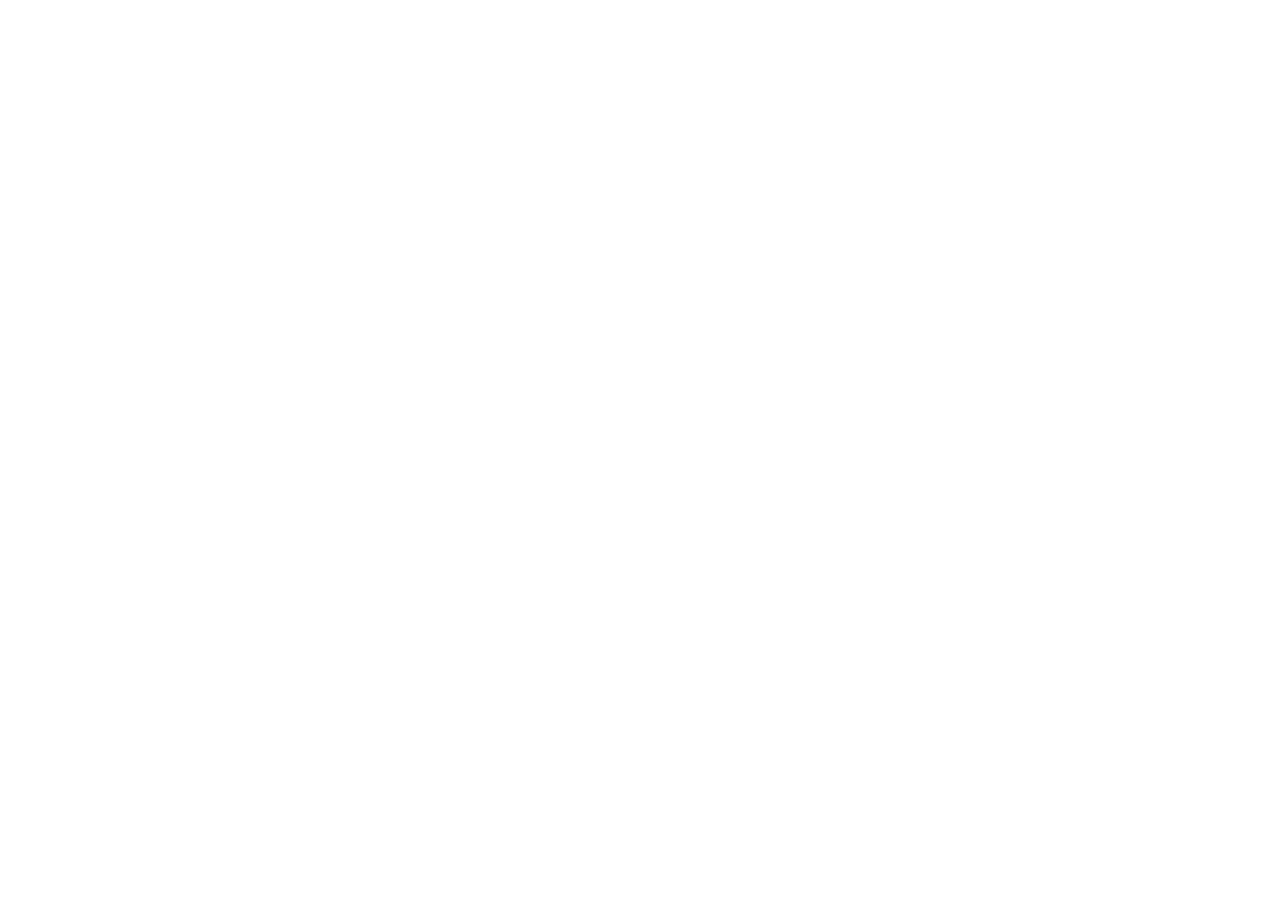
==== index.html @ d8b9402f "first commit" ====
<!DOCTYPE html>
<html lang="en">
<head>
    <meta charset="UTF-8">
    <meta name="viewport" content="width=device-width, initial-scale=1.0">
    <link rel='stylesheet' href="./srcs/2 - styles/style.css" />
    <title>HOME</title>
</head>
<body>
</body>
</html>
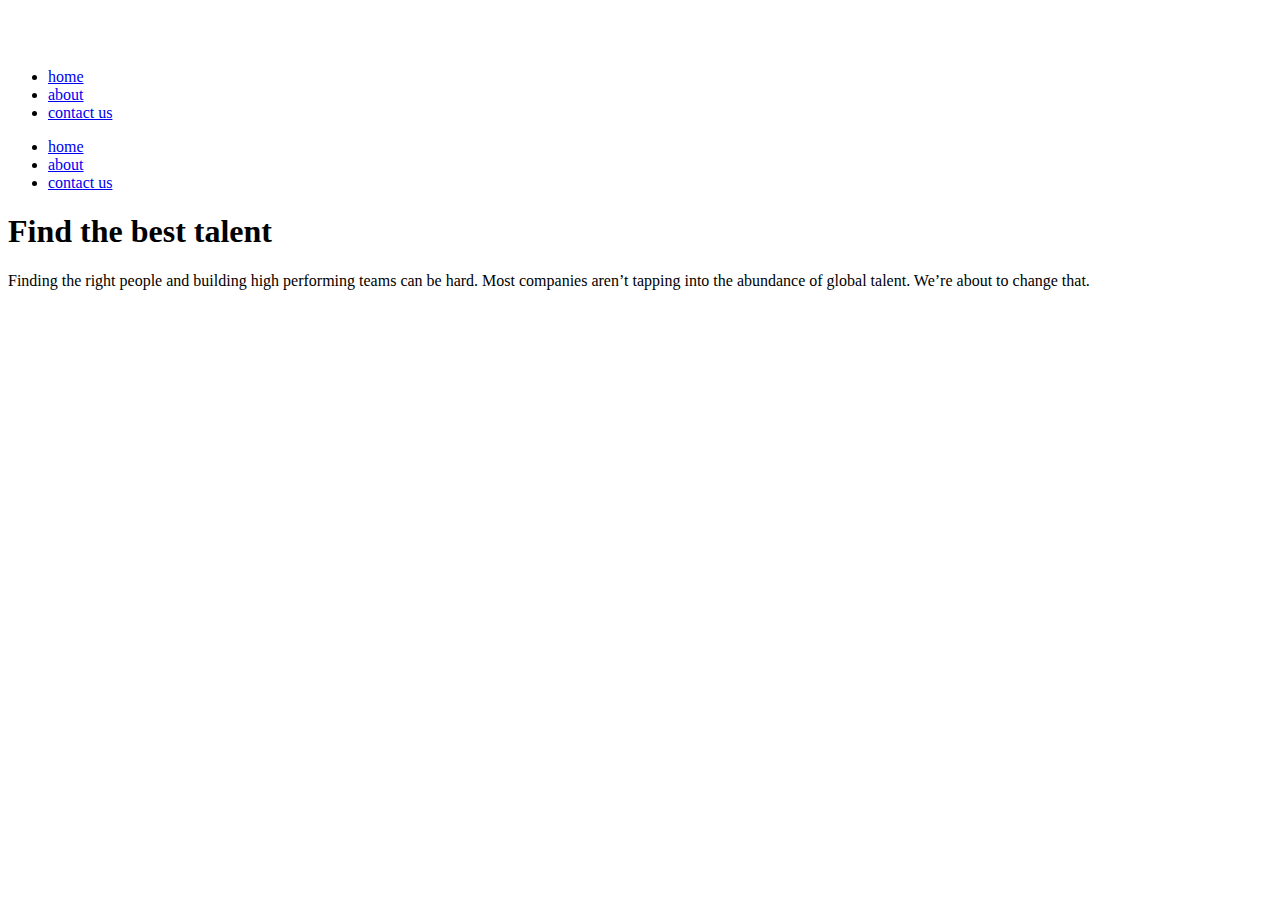
==== commit 5192bb80: "f" ====
--- a/index.html
+++ b/index.html
@@ -1,11 +1,63 @@
 <!DOCTYPE html>
 <html lang="en">
+
 <head>
     <meta charset="UTF-8">
     <meta name="viewport" content="width=device-width, initial-scale=1.0">
     <link rel='stylesheet' href="./srcs/2 - styles/style.css" />
     <title>HOME</title>
 </head>
+
 <body>
+    <header>
+        <nav>
+            <img src="./images/logo.svg" alt="logo">
+            <ul class="nav-links">
+                <li class="nav-link-item">
+                    <a class="nav-link big-font-body" href="index.html">home</a>
+                </li>
+                <li class="nav-link-item">
+                    <a class="nav-link big-font-body" href="about.html">about</a>
+                </li>
+                <li class="nav-link-item">
+                    <a class="button button-primary-light" href="contact.html">contact us</a>
+                </li>
+            </ul>
+            <div class="menu-btn">
+                <div class="menu-btn__burger"></div>
+            </div>
+            <div class="mobile-nav-block">
+                <ul class="nav-links-mobile">
+                    <li class="mobile-nav-link-item">
+                        <a class="mobile-nav-link big-font-body" href="index.html">home</a>
+                    </li>
+                    <li class="mobile-nav-link-item">
+                        <a class="mobile-nav-link big-font-body" href="about.html">about</a>
+                    </li>
+                    <li class="mobile-nav-link-item">
+                        <a class="mobile-nav-link button button-primary-light" href="contact.html">contact us</a>
+                    </li>
+                </ul>
+            </div>
+        </nav>
+    </header>
+    <main>
+        <div class="main-container">
+            <div class="hero hero-home">
+                <div class="hero-wrap-outer">
+                    <h1 class="big-header white">Find the best <span class="light-coral">talent</span></h1>
+                    <div class="hero-desc">
+                        <p class="big-font-body white">Finding the right people and building high performing teams can
+                            be
+                            hard. Most companies aren’t tapping into the abundance of global talent. We’re about to
+                            change
+                            that.</p>
+                    </div>
+                </div>
+            </div>
+        </div>
+    </main>
+    <script src="./srcs/1 - Scripts/app.js"></script>
 </body>
+
 </html>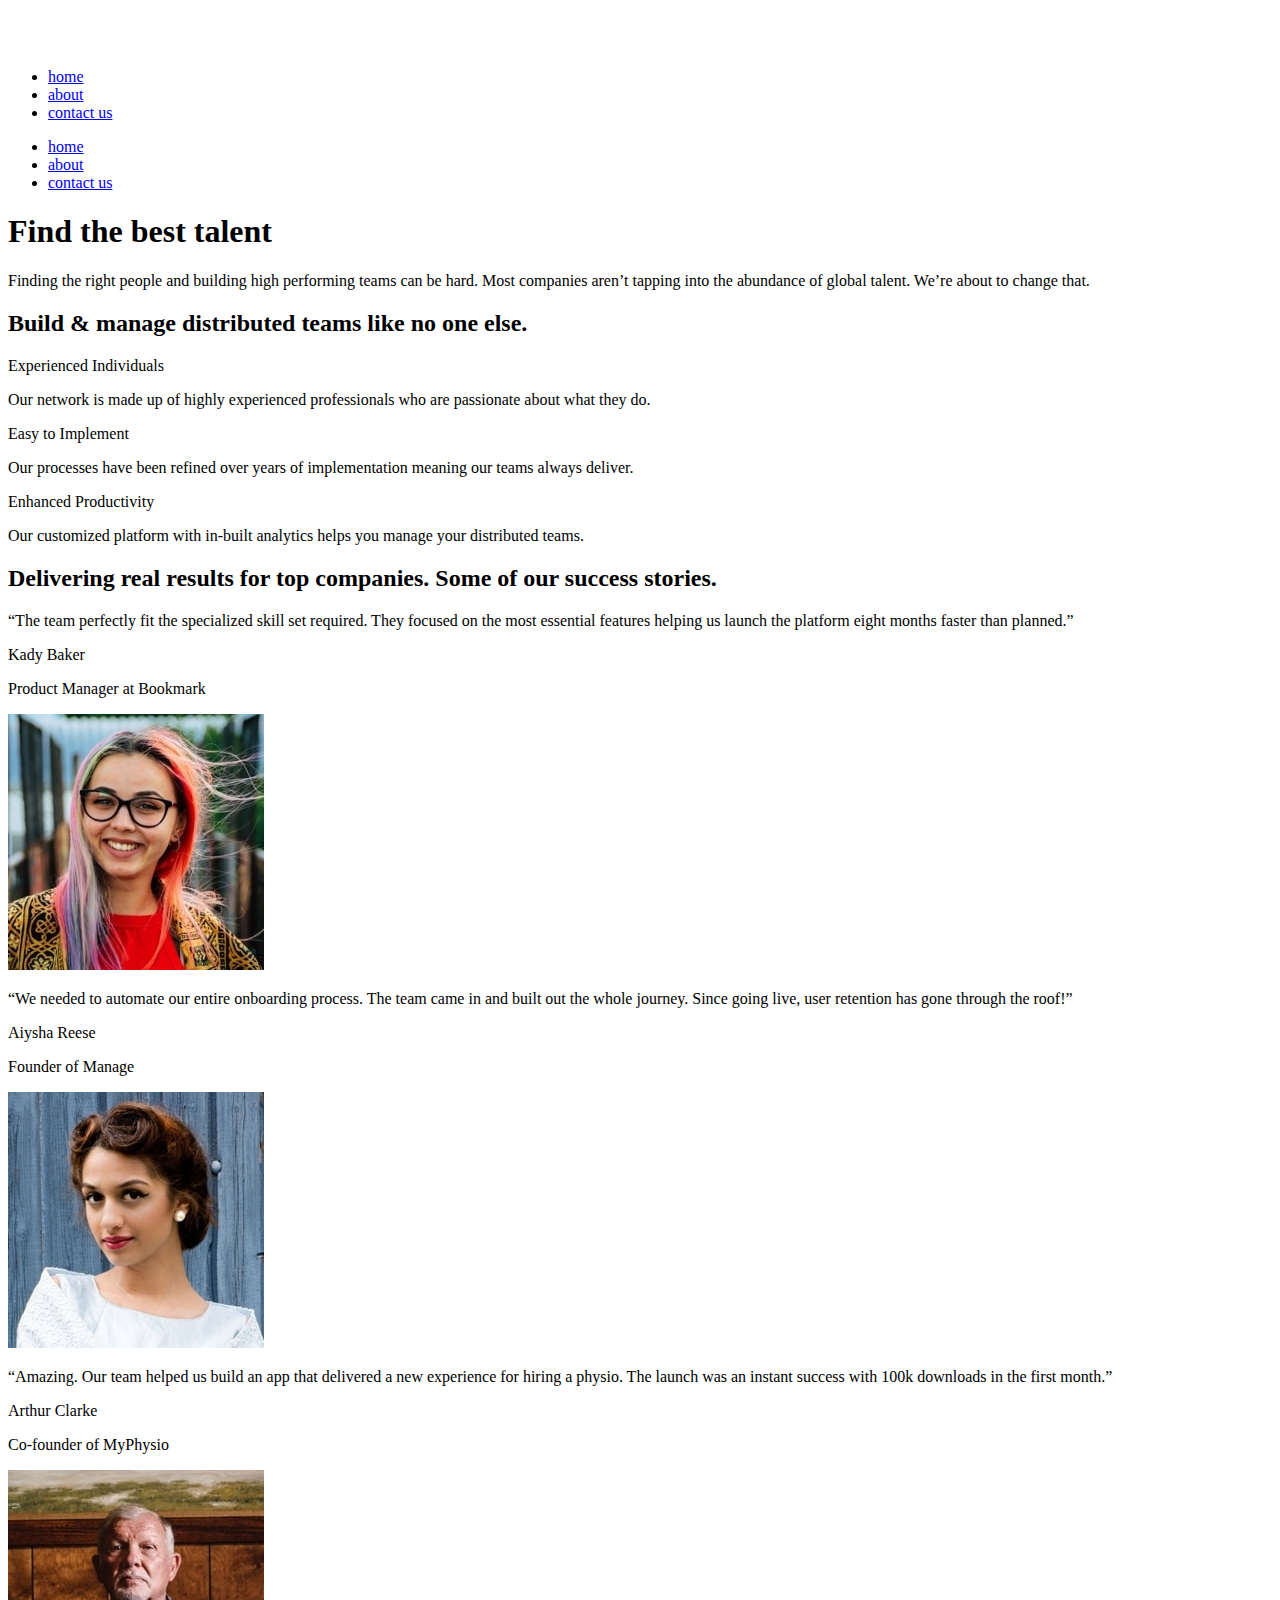
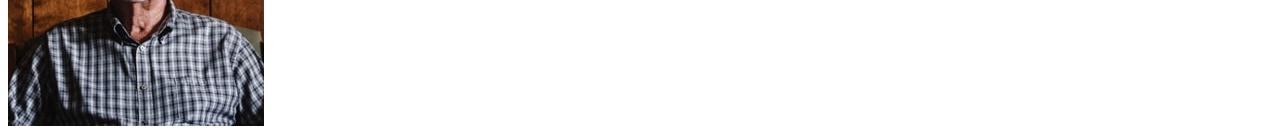
==== commit fe6b655b: "e" ====
--- a/index.html
+++ b/index.html
@@ -55,6 +55,80 @@
                     </div>
                 </div>
             </div>
+            <div class="manage-team-section">
+                <div class="outer-manage">
+                    <div class="manage-title">
+                        <h2 class="white">Build & manage distributed teams like no one else.</h2>
+                    </div>
+                    <div class="manage-cards">
+                        <div class="manage-card">
+                            <div class="manage-card-picture"></div>
+                            <div class="manage-card-desc">
+                                <p class="big-font-body light-coral">Experienced Individuals</p>
+                                <p class="little-body white">Our network is made up of highly experienced
+                                    professionals who are passionate about what they do.</p>
+                            </div>
+                        </div>
+                        <div class="manage-card">
+                            <div class="manage-card-picture"></div>
+                            <div class="manage-card-desc">
+                                <p class="big-font-body light-coral">Easy to Implement</p>
+                                <p class="little-body white">Our processes have been refined over years of
+                                    implementation meaning our teams always deliver.</p>
+                            </div>
+                        </div>
+                        <div class="manage-card">
+                            <div class="manage-card-picture"></div>
+                            <div class="manage-card-desc">
+                                <p class="big-font-body light-coral">Enhanced Productivity</p>
+                                <p class="little-body white">Our customized platform with in-built analytics helps
+                                    you manage your distributed teams.</p>
+                            </div>
+                        </div>
+                    </div>
+                </div>
+            </div>
+            <div class="sucess-stories-section">
+                <div class="sucess-stories-outer">
+                    <div class="sucess-stories-title">
+                        <h2 class="white">Delivering real results for top companies. Some of our <span
+                                class="rapture-blue">success stories.</span></h2>
+                    </div>
+                    <div class="sucess-stories">
+                        <div class="sucess-storie">
+                            <p class="little-body white"> “The team perfectly fit the specialized skill set required.
+                                They focused
+                                on
+                                the most essential features helping us launch the platform eight months faster than
+                                planned.”</p>
+                            <p class="big-font-body rapture-blue">Kady Baker</p>
+                            <p class="white">Product Manager at Bookmark</p>
+                            <img src="/images/avatar-kady.jpg">
+                        </div>
+                        <div class="sucess-storie">
+                            <p class="little-body white">“We needed to automate our entire onboarding process. The team
+                                came in and
+                                built out the whole journey. Since going live, user retention has gone through the
+                                roof!”
+                            </p>
+                            <p class="big-font-body rapture-blue">Aiysha Reese</p>
+                            <p class="white">Founder of Manage</p>
+                            <img src="/images/avatar-aiysha.jpg">
+                        </div>
+                        <div class="sucess-storie">
+                            <p class="little-body white">“Amazing. Our team helped us build an app that delivered a new
+                                experience
+                                for
+                                hiring a physio. The launch was an instant success with 100k downloads in the first
+                                month.”
+                            </p>
+                            <p class="big-font-body rapture-blue">Arthur Clarke</p>
+                            <p class="white">Co-founder of MyPhysio</p>
+                            <img src="/images/avatar-arthur.jpg">
+                        </div>
+                    </div>
+                </div>
+            </div>
         </div>
     </main>
     <script src="./srcs/1 - Scripts/app.js"></script>
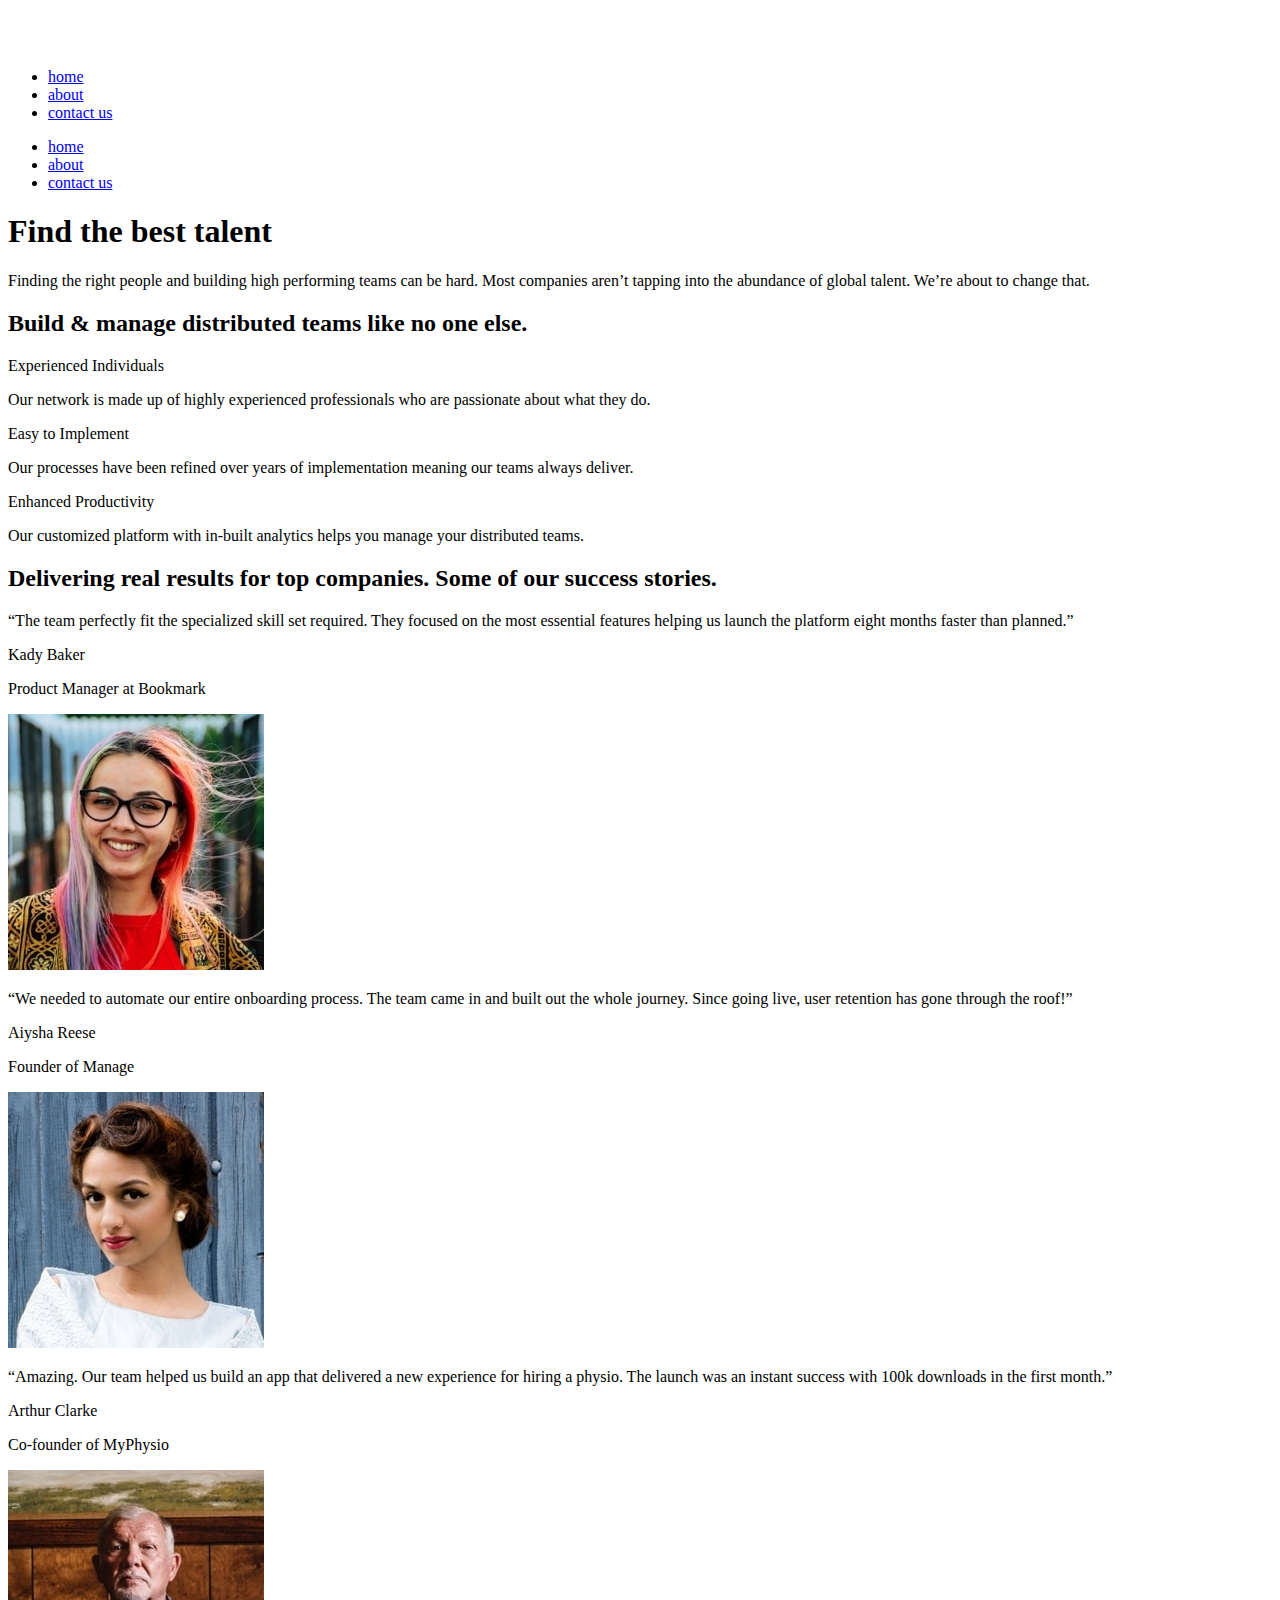
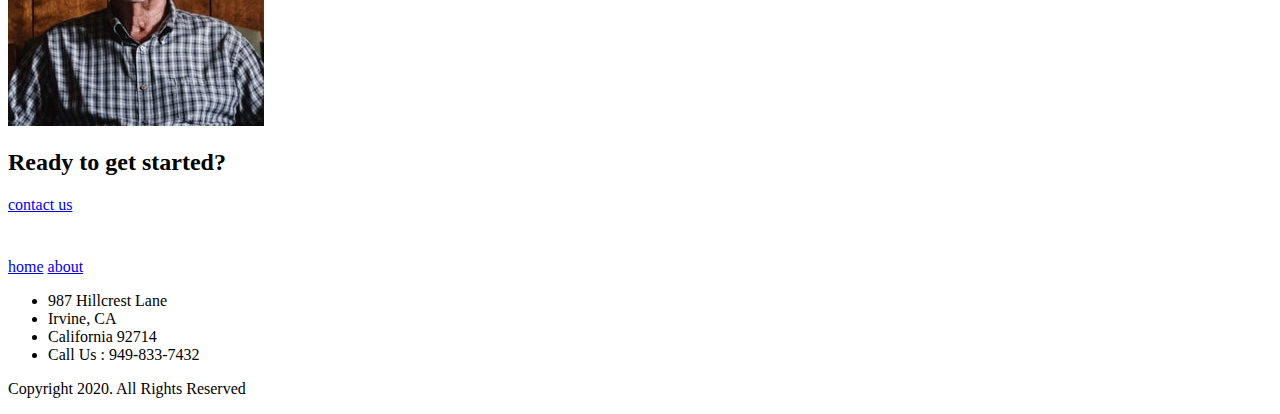
==== commit 0e22a4a6: "." ====
--- a/index.html
+++ b/index.html
@@ -4,6 +4,7 @@
 <head>
     <meta charset="UTF-8">
     <meta name="viewport" content="width=device-width, initial-scale=1.0">
+    <link rel="icon" type="image/png" sizes="32x32" href="./images/favicon-32x32.png">
     <link rel='stylesheet' href="./srcs/2 - styles/style.css" />
     <title>HOME</title>
 </head>
@@ -129,8 +130,39 @@
                     </div>
                 </div>
             </div>
+            <div class="get-started-section">
+                <div class="get-started-outer">
+                    <h2 class="sacramento">Ready to get started?</h2>
+                    <a href="contact.html" class="button button-primary-dark">contact us</a>
+                </div>
+            </div>
         </div>
     </main>
+    <footer>
+        <div class="footer-outer white">
+            <div class="footer-nav-logo">
+                <img src="/images/logo.svg" alt="logo">
+                <div class="footer-nav">
+                    <a class="nav-link big-font-body" href="index.html">home</a>
+                    <a class="nav-link big-font-body" href="about.html">about</a>
+                </div>
+            </div>
+            <ul class="footer-contact-list">
+                <li class="footer-contact-item little-body opacity6">987 Hillcrest Lane</li>
+                <li class="footer-contact-item little-body opacity6">Irvine, CA</li>
+                <li class="footer-contact-item little-body opacity6">California 92714</li>
+                <li class="footer-contact-item little-body opacity6">Call Us : 949-833-7432</li>
+            </ul>
+            <div class="footer-social-copyright">
+                <div class="footer-social">
+                    <span class="social-icon social-icon-facebook"></span>
+                    <span class="social-icon social-icon-pinterest"></span>
+                    <span class="social-icon social-icon-twitter"></span>
+                </div>
+                <p class="little-body opacity6">Copyright 2020. All Rights Reserved</p>
+            </div>
+        </div>
+    </footer>
     <script src="./srcs/1 - Scripts/app.js"></script>
 </body>
 
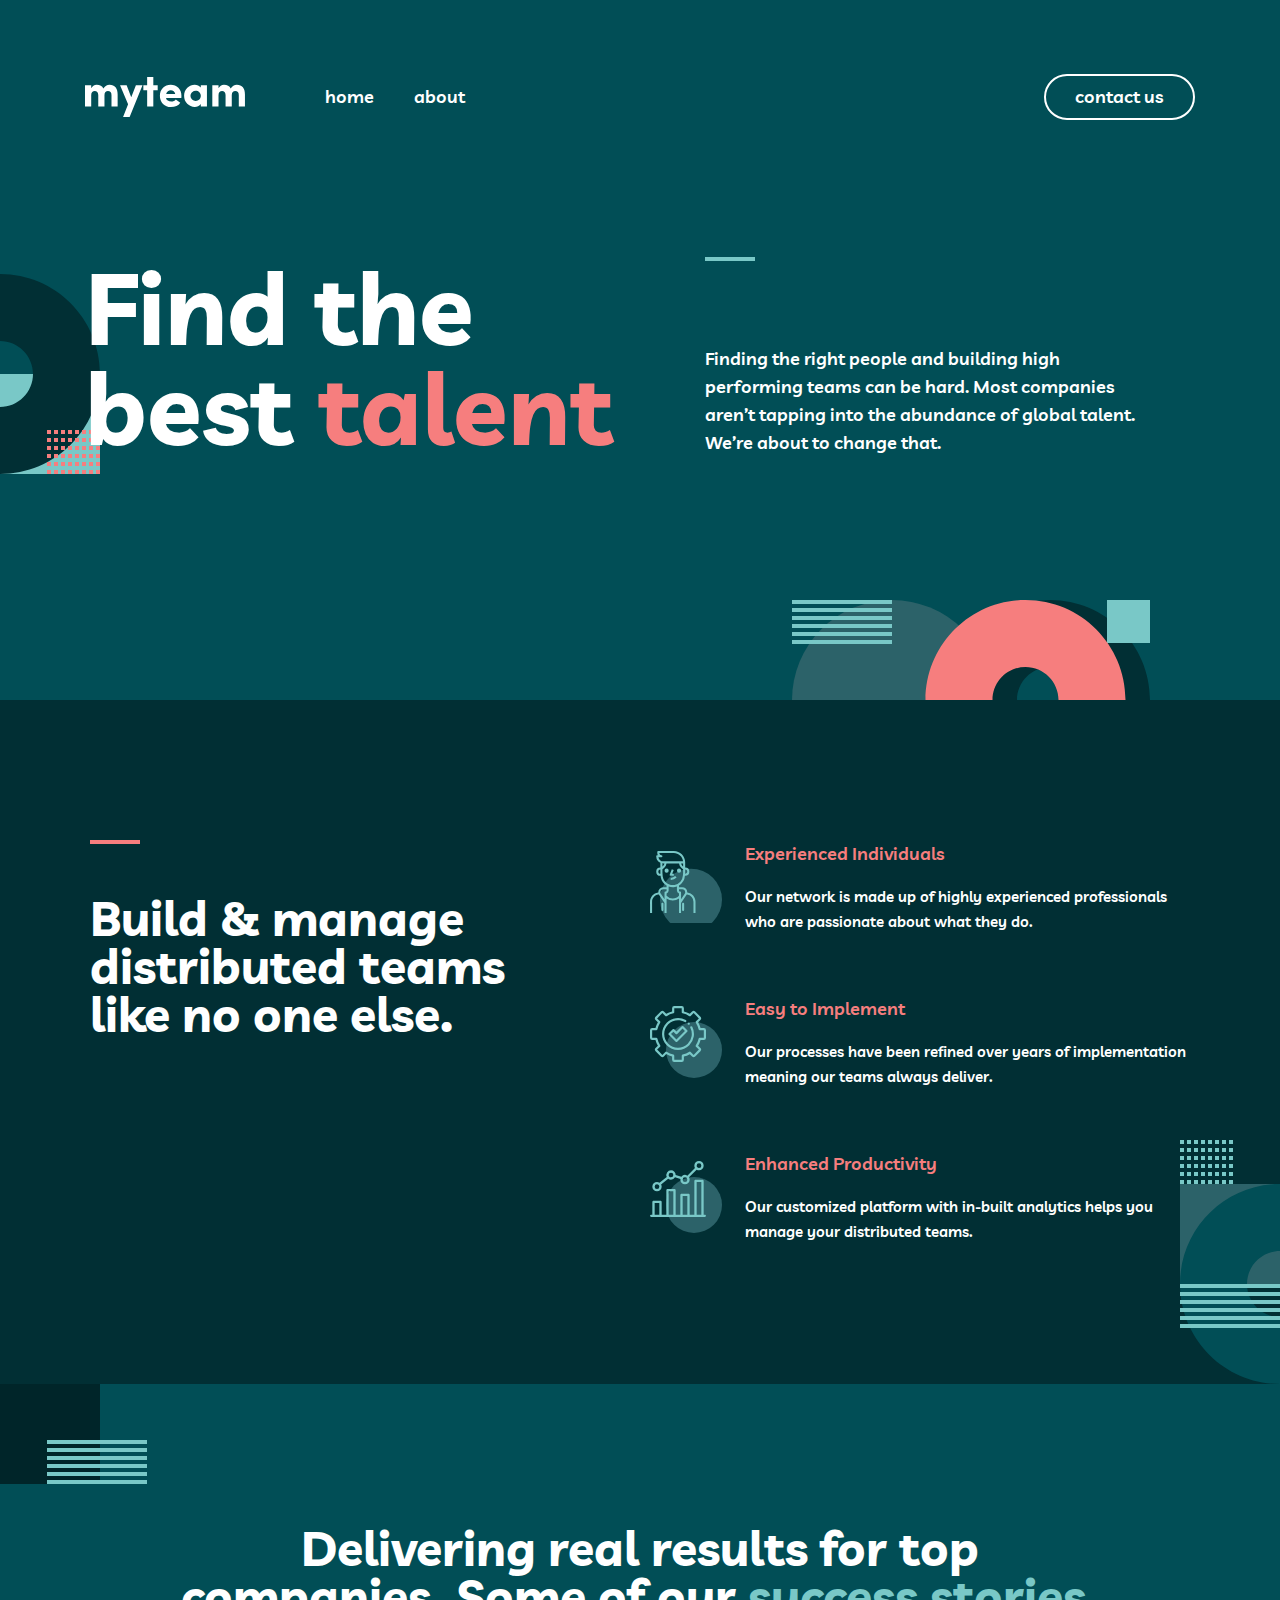
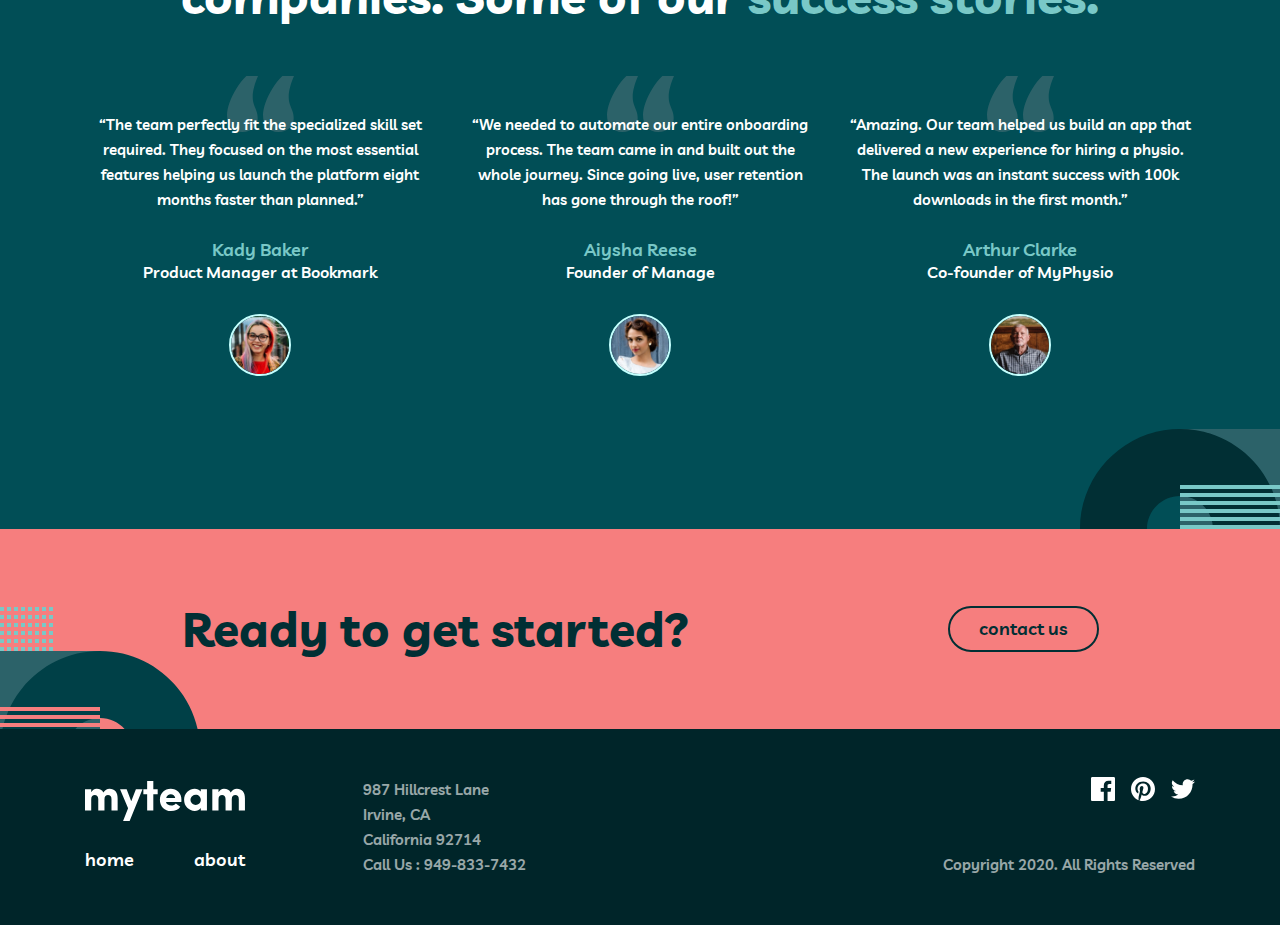
==== commit 0bafa741: "." ====
--- a/index.html
+++ b/index.html
@@ -5,8 +5,8 @@
     <meta charset="UTF-8">
     <meta name="viewport" content="width=device-width, initial-scale=1.0">
     <link rel="icon" type="image/png" sizes="32x32" href="./images/favicon-32x32.png">
-    <link rel='stylesheet' href="./srcs/2 - styles/style.css" />
-    <title>HOME</title>
+    <link rel='stylesheet' href="./srcs/2 - Styles/style.css" />
+    <title>Home</title>
 </head>
 
 <body>
@@ -18,10 +18,10 @@
                     <a class="nav-link big-font-body" href="index.html">home</a>
                 </li>
                 <li class="nav-link-item">
-                    <a class="nav-link big-font-body" href="about.html">about</a>
+                    <a class="nav-link big-font-body" href="srcs/3 - Pages/about.html">about</a>
                 </li>
                 <li class="nav-link-item">
-                    <a class="button button-primary-light" href="contact.html">contact us</a>
+                    <a class="button button-primary-light" href="srcs/3 - Pages/contact.html">contact us</a>
                 </li>
             </ul>
             <div class="menu-btn">
@@ -33,10 +33,10 @@
                         <a class="mobile-nav-link big-font-body" href="index.html">home</a>
                     </li>
                     <li class="mobile-nav-link-item">
-                        <a class="mobile-nav-link big-font-body" href="about.html">about</a>
+                        <a class="mobile-nav-link big-font-body" href="srcs/3 - Pages/about.html">about</a>
                     </li>
                     <li class="mobile-nav-link-item">
-                        <a class="mobile-nav-link button button-primary-light" href="contact.html">contact us</a>
+                        <a class="mobile-nav-link button button-primary-light" href="srcs/3 - Pages/contact.html">contact us</a>
                     </li>
                 </ul>
             </div>
@@ -133,7 +133,7 @@
             <div class="get-started-section">
                 <div class="get-started-outer">
                     <h2 class="sacramento">Ready to get started?</h2>
-                    <a href="contact.html" class="button button-primary-dark">contact us</a>
+                    <a href="srcs/3 - Pages/contact.html" class="button button-primary-dark">contact us</a>
                 </div>
             </div>
         </div>
@@ -144,7 +144,7 @@
                 <img src="/images/logo.svg" alt="logo">
                 <div class="footer-nav">
                     <a class="nav-link big-font-body" href="index.html">home</a>
-                    <a class="nav-link big-font-body" href="about.html">about</a>
+                    <a class="nav-link big-font-body" href="srcs/3 - Pages/about.html">about</a>
                 </div>
             </div>
             <ul class="footer-contact-list">
--- a/srcs/2 - Styles/style.css
+++ b/srcs/2 - Styles/style.css
@@ -0,0 +1,2981 @@
+@import url("https://fonts.googleapis.com/css2?family=Livvic:ital,wght@0,100;0,200;0,300;0,400;0,500;0,600;0,700;0,900;1,100;1,200;1,300;1,400;1,500;1,600;1,700;1,900&display=swap");
+html,
+body,
+div,
+span,
+applet,
+object,
+iframe,
+h1,
+h2,
+h3,
+h4,
+h5,
+h6,
+p,
+blockquote,
+pre,
+a,
+abbr,
+acronym,
+address,
+big,
+cite,
+code,
+del,
+dfn,
+em,
+button,
+img,
+ins,
+kbd,
+q,
+s,
+samp,
+small,
+strike,
+strong,
+sub,
+sup,
+tt,
+var,
+b,
+u,
+i,
+center,
+dl,
+dt,
+dd,
+ol,
+ul,
+li,
+fieldset,
+form,
+label,
+legend,
+table,
+caption,
+tbody,
+tfoot,
+thead,
+tr,
+th,
+td,
+article,
+aside,
+canvas,
+details,
+embed,
+figure,
+figcaption,
+footer,
+header,
+hgroup,
+menu,
+nav,
+output,
+ruby,
+section,
+summary,
+time,
+mark,
+audio,
+video {
+  margin: 0;
+  padding: 0;
+  border: 0;
+  font-size: 100%;
+  vertical-align: baseline;
+}
+
+* {
+  margin: 0;
+  padding: 0;
+  -webkit-box-sizing: border-box;
+          box-sizing: border-box;
+}
+
+/* HTML5 display-role reset for older browsers */
+article,
+aside,
+details,
+figcaption,
+figure,
+footer,
+header,
+hgroup,
+menu,
+nav,
+section {
+  display: block;
+}
+
+body {
+  line-height: 1;
+  overflow-x: hidden;
+  position: relative;
+  z-index: -4;
+}
+
+ol,
+ul {
+  list-style: none;
+}
+
+blockquote,
+q {
+  quotes: none;
+}
+
+blockquote:before,
+blockquote:after,
+q:before,
+q:after {
+  content: "";
+  content: none;
+}
+
+table {
+  border-collapse: collapse;
+  border-spacing: 0;
+}
+
+a {
+  text-decoration: none;
+  color: white;
+}
+
+@media screen and (min-width: 200px) {
+  .button {
+    display: -webkit-box;
+    display: -ms-flexbox;
+    display: flex;
+    -webkit-box-pack: center;
+        -ms-flex-pack: center;
+            justify-content: center;
+    -webkit-box-align: center;
+        -ms-flex-align: center;
+            align-items: center;
+  }
+}
+
+body {
+  color: #002529;
+  font-family: "Livvic";
+  font-style: normal;
+  font-weight: 600;
+  letter-spacing: 0px;
+  text-align: left;
+}
+
+.big-font-body {
+  font-size: 18px;
+  line-height: 28px;
+}
+
+.little-body {
+  font-size: 15px;
+  line-height: 25px;
+}
+
+.big-header {
+  font-size: 100px;
+  font-weight: 700;
+  line-height: 100px;
+}
+
+.medium-header {
+  font-size: 64px;
+  font-weight: 700;
+  line-height: 56px;
+}
+
+h2 {
+  font-size: 48px;
+  font-weight: 700;
+  line-height: 48px;
+}
+
+h3 {
+  font-size: 32px;
+  font-weight: 700;
+  line-height: 48px;
+}
+
+button {
+  font-size: 18px;
+  font-weight: 600;
+  line-height: 28px;
+  font-family: "Livvic";
+}
+
+input, textarea {
+  font-family: 'Livvic';
+  font-size: 15px;
+  font-style: normal;
+  font-weight: 600;
+  line-height: 25px;
+  letter-spacing: -0.11538461595773697px;
+  text-align: left;
+  color: white;
+}
+
+.opacity6 {
+  opacity: 0.6;
+}
+
+.white {
+  color: white;
+}
+
+.light-coral {
+  color: #F67E7E;
+}
+
+.rapture-blue {
+  color: #79C8C7;
+}
+
+.sacramento {
+  color: #012F34;
+}
+
+@media screen and (max-width: 1200px) {
+  .big-font-body {
+    font-size: 15px;
+    line-height: 28px;
+  }
+  .big-header {
+    font-size: 64px;
+    line-height: 56px;
+  }
+  h2 {
+    font-size: 32px;
+    line-height: 32px;
+  }
+}
+
+@media screen and (max-width: 768px) {
+  .big-header, .medium-header {
+    font-size: 40px;
+    line-height: 40px;
+  }
+}
+
+.button {
+  width: 151px;
+  height: 46px;
+  border-radius: 24px;
+  background: transparent;
+  cursor: pointer;
+  -webkit-transition: 0.3s ease-in-out;
+  transition: 0.3s ease-in-out;
+  font-size: 18px;
+}
+
+.button-primary-light {
+  color: white;
+  border: 2px solid white;
+}
+
+.button-primary-dark {
+  color: #012F34;
+  border: 2px solid #012F34;
+}
+
+.button-primary-light:hover {
+  background-color: white;
+  color: #012F34;
+  -webkit-transition: 0.3s ease-in-out;
+  transition: 0.3s ease-in-out;
+}
+
+.button-primary-dark:hover {
+  color: white;
+  background-color: #012F34;
+  -webkit-transition: 0.3s ease-in-out;
+  transition: 0.3s ease-in-out;
+}
+
+.button-secondary-light {
+  color: #002529;
+  background-color: white;
+}
+
+.button-secondary-light:hover {
+  color: #002529;
+  background-color: #79C8C7;
+  -webkit-transition: 0.3s ease-in-out;
+  transition: 0.3s ease-in-out;
+}
+
+.social-icon {
+  width: 24px;
+  height: 24px;
+  background-repeat: no-repeat;
+  -webkit-transition: 0.16s ease-in-out;
+  transition: 0.16s ease-in-out;
+  cursor: pointer;
+}
+
+.social-icon-facebook {
+  background-image: url(/images/icon-facebook.svg);
+}
+
+.social-icon-pinterest {
+  background-image: url(/images/icon-pinterest.svg);
+}
+
+.social-icon-twitter {
+  background-image: url(/images/icon-twitter.svg);
+  width: 24px;
+  height: 20px;
+}
+
+.social-icon-linkedin {
+  background-image: url(/images/icon-linkedin.svg);
+}
+
+.social-icon-facebook:hover {
+  background-image: url(/images/icon-facebook-color.svg);
+}
+
+.social-icon-pinterest:hover {
+  background-image: url(/images/icon-pinterest-color.svg);
+}
+
+.social-icon-twitter:hover {
+  background-image: url(/images/icon-twitter-color.svg);
+}
+
+.social-icon-linkedin:hover {
+  background-image: url(/images/icon-linkedin-color.svg);
+}
+
+.main-container {
+  width: 100%;
+  display: -webkit-box;
+  display: -ms-flexbox;
+  display: flex;
+  -webkit-box-orient: vertical;
+  -webkit-box-direction: normal;
+      -ms-flex-flow: column;
+          flex-flow: column;
+  -webkit-box-pack: center;
+      -ms-flex-pack: center;
+          justify-content: center;
+  -webkit-box-align: center;
+      -ms-flex-align: center;
+          align-items: center;
+}
+
+header {
+  width: 100%;
+  height: 121px;
+  display: -webkit-box;
+  display: -ms-flexbox;
+  display: flex;
+  -webkit-box-orient: horizontal;
+  -webkit-box-direction: normal;
+      -ms-flex-flow: row;
+          flex-flow: row;
+  -webkit-box-pack: center;
+      -ms-flex-pack: center;
+          justify-content: center;
+  -webkit-box-align: end;
+      -ms-flex-align: end;
+          align-items: flex-end;
+  background-color: #014E56;
+}
+
+nav {
+  height: 100%;
+  width: 100%;
+  max-width: 1110px;
+  padding-top: 73px;
+  display: -webkit-inline-box;
+  display: -ms-inline-flexbox;
+  display: inline-flex;
+  -webkit-box-orient: horizontal;
+  -webkit-box-direction: normal;
+      -ms-flex-flow: row;
+          flex-flow: row;
+  -webkit-box-pack: justify;
+      -ms-flex-pack: justify;
+          justify-content: space-between;
+  -webkit-box-align: center;
+      -ms-flex-align: center;
+          align-items: center;
+  position: relative;
+}
+
+nav > img {
+  width: 160px;
+  height: 40px;
+}
+
+.nav-links {
+  display: -webkit-inline-box;
+  display: -ms-inline-flexbox;
+  display: inline-flex;
+  -webkit-box-orient: horizontal;
+  -webkit-box-direction: normal;
+      -ms-flex-flow: row;
+          flex-flow: row;
+  -webkit-box-pack: start;
+      -ms-flex-pack: start;
+          justify-content: flex-start;
+  -webkit-box-align: center;
+      -ms-flex-align: center;
+          align-items: center;
+  width: 100%;
+  margin-left: 80px;
+}
+
+.nav-links li:nth-child(2) {
+  margin-left: 40px;
+}
+
+.nav-links li:last-child {
+  margin-left: auto;
+}
+
+.nav-link {
+  -webkit-transition: 0.15s ease-in-out;
+  transition: 0.15s ease-in-out;
+}
+
+.nav-link:hover {
+  -webkit-transition: 0.15s ease-in-out;
+  transition: 0.15s ease-in-out;
+  color: #F67E7E;
+}
+
+.mobile-nav-block {
+  position: absolute;
+  opacity: 0;
+  pointer-events: none;
+  top: 0px;
+  right: 0px;
+  width: 0%;
+  -webkit-transition: 0.3s ease-in-out;
+  transition: 0.3s ease-in-out;
+  height: 100vh;
+  display: none;
+}
+
+@media screen and (max-width: 1200px) {
+  nav {
+    max-width: unset;
+    padding: 0px 40px;
+  }
+  .nav-links {
+    margin-left: 48px;
+  }
+}
+
+@media screen and (max-width: 768px) {
+  header {
+    height: 80px;
+  }
+  nav {
+    width: 100%;
+    padding: 48px 0px 0px 0px;
+  }
+  nav > img {
+    width: 128px;
+    height: 32px;
+    margin-left: 40px;
+  }
+  .nav-links {
+    display: none;
+  }
+  .menu-btn {
+    position: relative;
+    z-index: 6;
+    display: -webkit-box;
+    display: -ms-flexbox;
+    display: flex;
+    -webkit-box-pack: center;
+        -ms-flex-pack: center;
+            justify-content: center;
+    -webkit-box-align: center;
+        -ms-flex-align: center;
+            align-items: center;
+    width: 40px;
+    height: 40px;
+    cursor: pointer;
+    -webkit-transition: all 0.5s ease-in-out;
+    transition: all 0.5s ease-in-out;
+    margin-right: 40px;
+  }
+  .menu-btn__burger {
+    width: 20px;
+    height: 3px;
+    background: #fff;
+    -webkit-box-shadow: 0 2px 5px rgba(255, 101, 47, 0.2);
+            box-shadow: 0 2px 5px rgba(255, 101, 47, 0.2);
+    -webkit-transition: all 0.5s ease-in-out;
+    transition: all 0.5s ease-in-out;
+  }
+  .menu-btn__burger::before,
+  .menu-btn__burger::after {
+    content: "";
+    position: absolute;
+    width: 20px;
+    height: 3px;
+    background: #fff;
+    -webkit-box-shadow: 0 2px 5px rgba(255, 101, 47, 0.2);
+            box-shadow: 0 2px 5px rgba(255, 101, 47, 0.2);
+    -webkit-transition: all 0.5s ease-in-out;
+    transition: all 0.5s ease-in-out;
+  }
+  .menu-btn__burger::before {
+    -webkit-transform: translateY(-7px);
+            transform: translateY(-7px);
+  }
+  .menu-btn__burger::after {
+    -webkit-transform: translateY(7px);
+            transform: translateY(7px);
+  }
+  /* ANIMATION BURGER */
+  .menu-btn.open .menu-btn__burger {
+    -webkit-transform: translateX(50px);
+            transform: translateX(50px);
+    background: transparent;
+    -webkit-box-shadow: none;
+            box-shadow: none;
+  }
+  .menu-btn.open .menu-btn__burger::before {
+    -webkit-transform: rotate(45deg) translate(-35px, 35px);
+            transform: rotate(45deg) translate(-35px, 35px);
+  }
+  .menu-btn.open .menu-btn__burger::after {
+    -webkit-transform: rotate(-45deg) translate(-35px, -35px);
+            transform: rotate(-45deg) translate(-35px, -35px);
+  }
+  .mobile-nav-block {
+    display: -webkit-box;
+    display: -ms-flexbox;
+    display: flex;
+    -webkit-box-orient: horizontal;
+    -webkit-box-direction: normal;
+        -ms-flex-flow: row;
+            flex-flow: row;
+    -webkit-box-pack: end;
+        -ms-flex-pack: end;
+            justify-content: flex-end;
+    -webkit-box-align: start;
+        -ms-flex-align: start;
+            align-items: flex-start;
+    width: 100%;
+    overflow-x: hidden;
+    z-index: 3;
+  }
+  .mobile-nav-block.active {
+    opacity: 1;
+    pointer-events: all;
+    z-index: 4;
+    height: 100vh;
+    background-color: rgba(0, 0, 0, 0.5);
+    top: 0px;
+    right: 0px;
+    display: -webkit-box;
+    display: -ms-flexbox;
+    display: flex;
+    -webkit-box-orient: horizontal;
+    -webkit-box-direction: normal;
+        -ms-flex-flow: row;
+            flex-flow: row;
+    -webkit-box-pack: end;
+        -ms-flex-pack: end;
+            justify-content: flex-end;
+    -webkit-box-align: start;
+        -ms-flex-align: start;
+            align-items: flex-start;
+    -webkit-transition: 0.3s ease-in-out;
+    transition: 0.3s ease-in-out;
+    overflow-x: hidden;
+  }
+  .nav-links-mobile {
+    background-color: #2C6269;
+    height: 100%;
+    width: 40%;
+    padding: 112px 0px 0px 48px;
+    display: -webkit-box;
+    display: -ms-flexbox;
+    display: flex;
+    -webkit-box-orient: vertical;
+    -webkit-box-direction: normal;
+        -ms-flex-flow: column;
+            flex-flow: column;
+    -webkit-box-pack: start;
+        -ms-flex-pack: start;
+            justify-content: flex-start;
+    -webkit-box-align: start;
+        -ms-flex-align: start;
+            align-items: flex-start;
+    -webkit-transition: 0.3s ease-in-out;
+    transition: 0.3s ease-in-out;
+  }
+  .nav-links-mobile.active {
+    width: 65%;
+    padding: 112px 0px 0px 48px;
+    display: -webkit-box;
+    display: -ms-flexbox;
+    display: flex;
+    -webkit-box-orient: vertical;
+    -webkit-box-direction: normal;
+        -ms-flex-flow: column;
+            flex-flow: column;
+    -webkit-box-pack: start;
+        -ms-flex-pack: start;
+            justify-content: flex-start;
+    -webkit-box-align: start;
+        -ms-flex-align: start;
+            align-items: flex-start;
+    -webkit-transition: 0.3s ease-in-out;
+    transition: 0.3s ease-in-out;
+  }
+  .mobile-nav-link {
+    width: 0px;
+    -webkit-transition: width 0.3s cubic-bezier(0.79, 0.16, 0.79, 0.16);
+    transition: width 0.3s cubic-bezier(0.79, 0.16, 0.79, 0.16);
+  }
+  .mobile-nav-link.active {
+    width: 151px;
+    -webkit-transition: width 0.3s cubic-bezier(0.15, 0.85, 0.16, 0.83);
+    transition: width 0.3s cubic-bezier(0.15, 0.85, 0.16, 0.83);
+  }
+  .mobile-nav-link-item:nth-child(2) {
+    margin: 36px 0px 24px 0px;
+    -webkit-transition: margin 0.3s ease-in-out;
+    transition: margin 0.3s ease-in-out;
+  }
+  .mobile-nav-block::after {
+    content: "";
+    position: absolute;
+    top: unset;
+    right: -200px;
+    bottom: 0px;
+    left: unset;
+    background-image: url(/images/bg-pattern-about-1-mobile-nav-1.svg);
+    background-size: cover;
+    background-repeat: no-repeat;
+    width: 200px;
+    height: 200px;
+    -webkit-transition: 0.3s ease-in-out;
+    transition: 0.3s ease-in-out;
+  }
+  .mobile-nav-block.active::after {
+    right: -100px;
+  }
+}
+
+.hero {
+  display: -webkit-box;
+  display: -ms-flexbox;
+  display: flex;
+  -webkit-box-orient: horizontal;
+  -webkit-box-direction: normal;
+      -ms-flex-flow: row nowrap;
+          flex-flow: row nowrap;
+  -webkit-box-pack: center;
+      -ms-flex-pack: center;
+          justify-content: center;
+  -webkit-box-align: start;
+      -ms-flex-align: start;
+          align-items: flex-start;
+  background-color: #014E56;
+  overflow: hidden;
+}
+
+.hero-home {
+  width: 100%;
+  height: 579px;
+  padding-top: 136px;
+  position: relative;
+}
+
+.hero-about {
+  width: 100%;
+  height: 396px;
+  padding-top: 120px;
+  position: relative;
+}
+
+.hero-home::before {
+  content: '';
+  position: absolute;
+  top: 153px;
+  right: unset;
+  bottom: unset;
+  left: -100px;
+  background-image: url(/images/bg-pattern-home-1.svg);
+  width: 200px;
+  height: 200px;
+  z-index: 0;
+}
+
+.hero-about::after {
+  content: '';
+  position: absolute;
+  top: unset;
+  right: -100px;
+  bottom: 0px;
+  left: unset;
+  background-image: url(/images/bg-pattern-about-1-mobile-nav-1.svg);
+  width: 200px;
+  height: 200px;
+  z-index: 0;
+}
+
+.hero-home > .hero-wrap-outer > .hero-desc::after {
+  content: '';
+  position: absolute;
+  top: unset;
+  right: 0px;
+  bottom: -243px;
+  left: unset;
+  background-image: url(/images/bg-pattern-home-2.svg);
+  width: 358px;
+  height: 100px;
+  background-repeat: no-repeat;
+}
+
+.hero-home > .hero-wrap-outer {
+  width: 1110px;
+  height: 200px;
+}
+
+.hero-about > .hero-wrap-outer {
+  width: 1110px;
+  height: 156px;
+}
+
+.hero-wrap-outer {
+  display: -webkit-box;
+  display: -ms-flexbox;
+  display: flex;
+  -webkit-box-orient: horizontal;
+  -webkit-box-direction: normal;
+      -ms-flex-flow: row;
+          flex-flow: row;
+  -webkit-box-pack: justify;
+      -ms-flex-pack: justify;
+          justify-content: space-between;
+  -webkit-box-align: center;
+      -ms-flex-align: center;
+          align-items: center;
+  position: relative;
+  z-index: 1;
+}
+
+.hero-home > .hero-wrap-outer > h1 {
+  width: 620px;
+  height: 200px;
+}
+
+.hero-about > .hero-wrap-outer > h1 {
+  width: 379px;
+  height: 100px;
+}
+
+.hero-wrap-outer {
+  position: relative;
+  display: -webkit-box;
+  display: -ms-flexbox;
+  display: flex;
+  -webkit-box-orient: horizontal;
+  -webkit-box-direction: normal;
+      -ms-flex-flow: row;
+          flex-flow: row;
+  -webkit-box-pack: start;
+      -ms-flex-pack: start;
+          justify-content: flex-start;
+  -webkit-box-align: center;
+      -ms-flex-align: center;
+          align-items: center;
+}
+
+.hero-desc {
+  position: relative;
+  display: -webkit-box;
+  display: -ms-flexbox;
+  display: flex;
+  -webkit-box-orient: horizontal;
+  -webkit-box-direction: normal;
+      -ms-flex-flow: row;
+          flex-flow: row;
+  -webkit-box-pack: start;
+      -ms-flex-pack: start;
+          justify-content: flex-start;
+  -webkit-box-align: end;
+      -ms-flex-align: end;
+          align-items: flex-end;
+}
+
+.hero-home > .hero-wrap-outer > .hero-desc {
+  width: 445px;
+  height: 200px;
+}
+
+.hero-about > .hero-wrap-outer > .hero-desc {
+  width: 730px;
+  height: 156px;
+}
+
+.hero-desc::before {
+  content: '';
+  position: absolute;
+  top: 0px;
+  right: unset;
+  bottom: unset;
+  left: 0px;
+  width: 50px;
+  height: 4px;
+}
+
+.hero-home > .hero-wrap-outer > .hero-desc::before {
+  background-color: #79C8C7;
+}
+
+.hero-about > .hero-wrap-outer > .hero-desc::before {
+  background-color: #F67E7E;
+}
+
+@media screen and (max-width: 1200px) {
+  .hero-home {
+    height: 588px;
+    padding-top: 112px;
+  }
+  .hero-about {
+    height: 444px;
+    padding-top: 122px;
+  }
+  .hero-home::before {
+    display: none;
+  }
+  .hero-home > .hero-wrap-outer > .hero-desc::after {
+    position: absolute;
+    top: unset;
+    right: 47px;
+    bottom: -256px;
+    left: unset;
+  }
+  .hero-home > .hero-wrap-outer {
+    width: 92%;
+    height: 220px;
+  }
+  .hero-about > .hero-wrap-outer {
+    width: 92%;
+    height: 220px;
+  }
+  .hero-wrap-outer {
+    display: -webkit-box;
+    display: -ms-flexbox;
+    display: flex;
+    -webkit-box-orient: vertical;
+    -webkit-box-direction: normal;
+        -ms-flex-flow: column;
+            flex-flow: column;
+    -webkit-box-pack: justify;
+        -ms-flex-pack: justify;
+            justify-content: space-between;
+    -webkit-box-align: center;
+        -ms-flex-align: center;
+            align-items: center;
+    text-align: center;
+  }
+  .hero-home > .hero-wrap-outer > h1 {
+    width: 339px;
+    height: 112px;
+  }
+  .hero-about > .hero-wrap-outer > h1 {
+    width: 100%;
+    height: 56px;
+  }
+  .hero-home > .hero-wrap-outer > .hero-desc {
+    width: 457px;
+    height: 84px;
+    display: -webkit-box;
+    display: -ms-flexbox;
+    display: flex;
+    -webkit-box-orient: horizontal;
+    -webkit-box-direction: normal;
+        -ms-flex-flow: row;
+            flex-flow: row;
+    -webkit-box-pack: start;
+        -ms-flex-pack: start;
+            justify-content: flex-start;
+    -webkit-box-align: end;
+        -ms-flex-align: end;
+            align-items: flex-end;
+  }
+  .hero-about > .hero-wrap-outer > .hero-desc {
+    width: 457px;
+    height: 140px;
+    display: -webkit-box;
+    display: -ms-flexbox;
+    display: flex;
+    -webkit-box-orient: horizontal;
+    -webkit-box-direction: normal;
+        -ms-flex-flow: row;
+            flex-flow: row;
+    -webkit-box-pack: start;
+        -ms-flex-pack: start;
+            justify-content: flex-start;
+    -webkit-box-align: end;
+        -ms-flex-align: end;
+            align-items: flex-end;
+  }
+  .hero-desc::before {
+    display: none;
+  }
+}
+
+@media screen and (max-width: 768px) {
+  .hero-home {
+    height: 487px;
+    padding-top: 80px;
+    overflow-x: hidden;
+  }
+  .hero-about {
+    height: 440px;
+    padding-top: 80px;
+  }
+  .hero-about::after {
+    position: absolute;
+    top: unset;
+    right: -100px;
+    bottom: -100px;
+    left: unset;
+  }
+  .hero-home > .hero-wrap-outer > .hero-desc::after {
+    position: absolute;
+    top: unset;
+    right: -10px;
+    bottom: -197px;
+    left: unset;
+  }
+  .hero-home > .hero-wrap-outer {
+    width: 96%;
+    height: 210px;
+  }
+  .hero-about > .hero-wrap-outer {
+    width: 96%;
+    height: 252px;
+  }
+  .hero-wrap-outer {
+    display: -webkit-box;
+    display: -ms-flexbox;
+    display: flex;
+    -webkit-box-orient: vertical;
+    -webkit-box-direction: normal;
+        -ms-flex-flow: column;
+            flex-flow: column;
+    -webkit-box-pack: justify;
+        -ms-flex-pack: justify;
+            justify-content: space-between;
+    -webkit-box-align: center;
+        -ms-flex-align: center;
+            align-items: center;
+  }
+  .hero-home > .hero-wrap-outer > h1 {
+    width: 339px;
+    height: 80px;
+    text-align: center;
+  }
+  .hero-about > .hero-wrap-outer > h1 {
+    width: 327px;
+    height: 40px;
+  }
+  .hero-home > .hero-wrap-outer > .hero-desc {
+    width: 339px;
+    height: 112px;
+    display: -webkit-box;
+    display: -ms-flexbox;
+    display: flex;
+    -webkit-box-orient: horizontal;
+    -webkit-box-direction: normal;
+        -ms-flex-flow: row;
+            flex-flow: row;
+    -webkit-box-pack: start;
+        -ms-flex-pack: start;
+            justify-content: flex-start;
+    -webkit-box-align: end;
+        -ms-flex-align: end;
+            align-items: flex-end;
+  }
+  .hero-about > .hero-wrap-outer > .hero-desc {
+    width: 327px;
+    height: 196px;
+  }
+  .hero-desc > p {
+    text-align: center;
+  }
+  .hero-desc::before {
+    display: none;
+  }
+}
+
+.get-started-section {
+  width: 100%;
+  height: 200px;
+  display: -webkit-box;
+  display: -ms-flexbox;
+  display: flex;
+  -webkit-box-orient: horizontal;
+  -webkit-box-direction: normal;
+      -ms-flex-flow: row;
+          flex-flow: row;
+  -webkit-box-pack: center;
+      -ms-flex-pack: center;
+          justify-content: center;
+  -webkit-box-align: center;
+      -ms-flex-align: center;
+          align-items: center;
+  background-color: #F67E7E;
+  position: relative;
+}
+
+.get-started-section::before {
+  content: '';
+  position: absolute;
+  top: unset;
+  right: unset;
+  bottom: 0px;
+  left: 0px;
+  background-image: url(/images/bg-pattern-home-6-about-5.svg);
+  width: 200px;
+  height: 122px;
+  background-size: cover;
+  background-repeat: no-repeat;
+}
+
+.get-started-outer {
+  width: 917px;
+  height: 48px;
+  display: -webkit-box;
+  display: -ms-flexbox;
+  display: flex;
+  -webkit-box-orient: horizontal;
+  -webkit-box-direction: normal;
+      -ms-flex-flow: row;
+          flex-flow: row;
+  -webkit-box-pack: justify;
+      -ms-flex-pack: justify;
+          justify-content: space-between;
+  -webkit-box-align: center;
+      -ms-flex-align: center;
+          align-items: center;
+}
+
+@media screen and (max-width: 1200px) {
+  .get-started-outer {
+    width: 573px;
+  }
+}
+
+@media screen and (max-width: 768px) {
+  .get-started-section {
+    height: 302px;
+  }
+  .get-started-outer {
+    width: 223px;
+    height: 153px;
+    display: -webkit-box;
+    display: -ms-flexbox;
+    display: flex;
+    -webkit-box-orient: vertical;
+    -webkit-box-direction: normal;
+        -ms-flex-flow: column;
+            flex-flow: column;
+    -webkit-box-pack: justify;
+        -ms-flex-pack: justify;
+            justify-content: space-between;
+    -webkit-box-align: center;
+        -ms-flex-align: center;
+            align-items: center;
+  }
+  .get-started-outer > h2 {
+    text-align: center;
+  }
+}
+
+footer {
+  width: 100%;
+  height: 196px;
+  position: relative;
+  display: -webkit-box;
+  display: -ms-flexbox;
+  display: flex;
+  -webkit-box-orient: horizontal;
+  -webkit-box-direction: normal;
+      -ms-flex-flow: row;
+          flex-flow: row;
+  -webkit-box-pack: center;
+      -ms-flex-pack: center;
+          justify-content: center;
+  -webkit-box-align: center;
+      -ms-flex-align: center;
+          align-items: center;
+  background-color: #002529;
+}
+
+.footer-outer {
+  width: 1110px;
+  height: 100px;
+  position: relative;
+  display: -webkit-box;
+  display: -ms-flexbox;
+  display: flex;
+  -webkit-box-orient: horizontal;
+  -webkit-box-direction: normal;
+      -ms-flex-flow: row nowrap;
+          flex-flow: row nowrap;
+  -webkit-box-pack: justify;
+      -ms-flex-pack: justify;
+          justify-content: space-between;
+  -webkit-box-align: center;
+      -ms-flex-align: center;
+          align-items: center;
+}
+
+.footer-nav-logo {
+  width: 160px;
+  height: 93px;
+  display: -webkit-box;
+  display: -ms-flexbox;
+  display: flex;
+  -webkit-box-orient: vertical;
+  -webkit-box-direction: normal;
+      -ms-flex-flow: column;
+          flex-flow: column;
+  -webkit-box-pack: justify;
+      -ms-flex-pack: justify;
+          justify-content: space-between;
+  -webkit-box-align: center;
+      -ms-flex-align: center;
+          align-items: center;
+}
+
+.footer-nav-logo > img {
+  width: 160px;
+  height: 40px;
+}
+
+.footer-nav {
+  height: 28px;
+  width: 100%;
+  display: -webkit-box;
+  display: -ms-flexbox;
+  display: flex;
+  -webkit-box-orient: horizontal;
+  -webkit-box-direction: normal;
+      -ms-flex-flow: row;
+          flex-flow: row;
+  -webkit-box-pack: justify;
+      -ms-flex-pack: justify;
+          justify-content: space-between;
+  -webkit-box-align: center;
+      -ms-flex-align: center;
+          align-items: center;
+}
+
+.footer-contact-list {
+  width: 459px;
+  height: 100px;
+  display: -webkit-box;
+  display: -ms-flexbox;
+  display: flex;
+  -webkit-box-orient: vertical;
+  -webkit-box-direction: normal;
+      -ms-flex-flow: column;
+          flex-flow: column;
+  -webkit-box-pack: justify;
+      -ms-flex-pack: justify;
+          justify-content: space-between;
+  -webkit-box-align: start;
+      -ms-flex-align: start;
+          align-items: flex-start;
+}
+
+.footer-social-copyright {
+  width: 255px;
+  height: 100px;
+  display: -webkit-box;
+  display: -ms-flexbox;
+  display: flex;
+  -webkit-box-orient: vertical;
+  -webkit-box-direction: normal;
+      -ms-flex-flow: column;
+          flex-flow: column;
+  -webkit-box-pack: justify;
+      -ms-flex-pack: justify;
+          justify-content: space-between;
+  -webkit-box-align: end;
+      -ms-flex-align: end;
+          align-items: flex-end;
+}
+
+.footer-social {
+  width: 104px;
+  height: 24px;
+  display: -webkit-box;
+  display: -ms-flexbox;
+  display: flex;
+  -webkit-box-orient: horizontal;
+  -webkit-box-direction: normal;
+      -ms-flex-flow: row;
+          flex-flow: row;
+  -webkit-box-pack: justify;
+      -ms-flex-pack: justify;
+          justify-content: space-between;
+  -webkit-box-align: center;
+      -ms-flex-align: center;
+          align-items: center;
+}
+
+@media screen and (max-width: 1200px) {
+  footer {
+    height: 271px;
+  }
+  .footer-outer {
+    width: 689px;
+    height: 102px;
+    display: -webkit-box;
+    display: -ms-flexbox;
+    display: flex;
+    -webkit-box-orient: horizontal;
+    -webkit-box-direction: normal;
+        -ms-flex-flow: row nowrap;
+            flex-flow: row nowrap;
+    -webkit-box-pack: justify;
+        -ms-flex-pack: justify;
+            justify-content: space-between;
+    -webkit-box-align: center;
+        -ms-flex-align: center;
+            align-items: center;
+  }
+  .footer-nav-logo {
+    width: 107px;
+    height: 102px;
+    display: -webkit-box;
+    display: -ms-flexbox;
+    display: flex;
+    -webkit-box-orient: vertical;
+    -webkit-box-direction: normal;
+        -ms-flex-flow: column;
+            flex-flow: column;
+    -webkit-box-pack: justify;
+        -ms-flex-pack: justify;
+            justify-content: space-between;
+    -webkit-box-align: start;
+        -ms-flex-align: start;
+            align-items: flex-start;
+  }
+  .footer-nav-logo > img {
+    width: 96px;
+    height: 24px;
+  }
+  .footer-nav {
+    height: 25px;
+    display: -webkit-box;
+    display: -ms-flexbox;
+    display: flex;
+    -webkit-box-orient: horizontal;
+    -webkit-box-direction: normal;
+        -ms-flex-flow: row;
+            flex-flow: row;
+    -webkit-box-pack: justify;
+        -ms-flex-pack: justify;
+            justify-content: space-between;
+    -webkit-box-align: center;
+        -ms-flex-align: center;
+            align-items: center;
+    font-size: 15px;
+    line-height: 25px;
+  }
+  .footer-contact-list {
+    width: 176px;
+    height: 100px;
+    display: -webkit-box;
+    display: -ms-flexbox;
+    display: flex;
+    -webkit-box-orient: vertical;
+    -webkit-box-direction: normal;
+        -ms-flex-flow: column;
+            flex-flow: column;
+    -webkit-box-pack: justify;
+        -ms-flex-pack: justify;
+            justify-content: space-between;
+    -webkit-box-align: end;
+        -ms-flex-align: end;
+            align-items: flex-end;
+  }
+  .footer-social-copyright {
+    width: 100%;
+    height: 25px;
+    display: -webkit-box;
+    display: -ms-flexbox;
+    display: flex;
+    -webkit-box-orient: horizontal;
+    -webkit-box-direction: normal;
+        -ms-flex-flow: row nowrap;
+            flex-flow: row nowrap;
+    -webkit-box-pack: justify;
+        -ms-flex-pack: justify;
+            justify-content: space-between;
+    -webkit-box-align: center;
+        -ms-flex-align: center;
+            align-items: center;
+    position: absolute;
+    bottom: -50px;
+  }
+}
+
+@media screen and (max-width: 768px) {
+  footer {
+    height: 432px;
+  }
+  .footer-outer {
+    width: 327px;
+    height: 302px;
+    display: -webkit-box;
+    display: -ms-flexbox;
+    display: flex;
+    -webkit-box-orient: vertical;
+    -webkit-box-direction: normal;
+        -ms-flex-flow: column nowrap;
+            flex-flow: column nowrap;
+    -webkit-box-pack: justify;
+        -ms-flex-pack: justify;
+            justify-content: space-between;
+    -webkit-box-align: center;
+        -ms-flex-align: center;
+            align-items: center;
+  }
+  .footer-nav-logo {
+    width: 107px;
+    height: 73px;
+    display: -webkit-box;
+    display: -ms-flexbox;
+    display: flex;
+    -webkit-box-orient: vertical;
+    -webkit-box-direction: normal;
+        -ms-flex-flow: column;
+            flex-flow: column;
+    -webkit-box-pack: justify;
+        -ms-flex-pack: justify;
+            justify-content: space-between;
+    -webkit-box-align: center;
+        -ms-flex-align: center;
+            align-items: center;
+  }
+  .footer-nav {
+    height: 28px;
+    width: 100%;
+  }
+  .footer-contact-list {
+    width: 100%;
+    height: 100px;
+    display: -webkit-box;
+    display: -ms-flexbox;
+    display: flex;
+    -webkit-box-orient: vertical;
+    -webkit-box-direction: normal;
+        -ms-flex-flow: column;
+            flex-flow: column;
+    -webkit-box-pack: justify;
+        -ms-flex-pack: justify;
+            justify-content: space-between;
+    -webkit-box-align: center;
+        -ms-flex-align: center;
+            align-items: center;
+  }
+  .footer-social-copyright {
+    width: 255px;
+    height: 65px;
+    display: -webkit-box;
+    display: -ms-flexbox;
+    display: flex;
+    -webkit-box-orient: vertical;
+    -webkit-box-direction: normal;
+        -ms-flex-flow: column;
+            flex-flow: column;
+    -webkit-box-pack: justify;
+        -ms-flex-pack: justify;
+            justify-content: space-between;
+    -webkit-box-align: center;
+        -ms-flex-align: center;
+            align-items: center;
+    position: relative;
+    bottom: unset;
+  }
+}
+
+.directors-section {
+  width: 100%;
+  height: 1002px;
+  display: -webkit-box;
+  display: -ms-flexbox;
+  display: flex;
+  -webkit-box-orient: horizontal;
+  -webkit-box-direction: normal;
+      -ms-flex-flow: row nowrap;
+          flex-flow: row nowrap;
+  -webkit-box-pack: center;
+      -ms-flex-pack: center;
+          justify-content: center;
+  -webkit-box-align: center;
+      -ms-flex-align: center;
+          align-items: center;
+  position: relative;
+  overflow: hidden;
+  background-color: #004047;
+}
+
+.directors-section::before {
+  content: '';
+  position: absolute;
+  top: 0px;
+  right: unset;
+  bottom: unset;
+  left: -100px;
+  width: 200px;
+  height: 200px;
+  background-image: url(/images/bg-pattern-about-2-contact-1.svg);
+}
+
+.directors-section::after {
+  content: '';
+  position: absolute;
+  top: unset;
+  right: 0px;
+  bottom: 0px;
+  left: unset;
+  width: 147px;
+  height: 100px;
+  background-image: url(/images/bg-pattern-home-4-about-3.svg);
+}
+
+.directors-outer {
+  width: 1110px;
+  height: 722px;
+  display: -webkit-box;
+  display: -ms-flexbox;
+  display: flex;
+  -webkit-box-orient: vertical;
+  -webkit-box-direction: normal;
+      -ms-flex-flow: column nowrap;
+          flex-flow: column nowrap;
+  -webkit-box-pack: justify;
+      -ms-flex-pack: justify;
+          justify-content: space-between;
+  -webkit-box-align: center;
+      -ms-flex-align: center;
+          align-items: center;
+  text-align: center;
+}
+
+.directors-outer > h2 {
+  width: 920px;
+  height: 48px;
+}
+
+.directors-cards {
+  width: 100%;
+  height: 610px;
+  display: -webkit-box;
+  display: -ms-flexbox;
+  display: flex;
+  -webkit-box-orient: horizontal;
+  -webkit-box-direction: normal;
+      -ms-flex-flow: row wrap;
+          flex-flow: row wrap;
+  -webkit-box-pack: justify;
+      -ms-flex-pack: justify;
+          justify-content: space-between;
+  -webkit-box-align: center;
+      -ms-flex-align: center;
+          align-items: center;
+}
+
+.directors-card {
+  width: 350px;
+  height: 253px;
+  display: -webkit-box;
+  display: -ms-flexbox;
+  display: flex;
+  -webkit-box-orient: horizontal;
+  -webkit-box-direction: normal;
+      -ms-flex-flow: row;
+          flex-flow: row;
+  -webkit-box-pack: center;
+      -ms-flex-pack: center;
+          justify-content: center;
+  -webkit-box-align: center;
+      -ms-flex-align: center;
+          align-items: center;
+  background-color: #012F34;
+  position: relative;
+}
+
+.directors-card-overview {
+  width: 100%;
+  height: 100%;
+  display: -webkit-box;
+  display: -ms-flexbox;
+  display: flex;
+  -webkit-box-orient: vertical;
+  -webkit-box-direction: normal;
+      -ms-flex-flow: column nowrap;
+          flex-flow: column nowrap;
+  -webkit-box-pack: start;
+      -ms-flex-pack: start;
+          justify-content: flex-start;
+  -webkit-box-align: center;
+      -ms-flex-align: center;
+          align-items: center;
+  padding-top: 32px;
+  position: relative;
+  z-index: 1;
+}
+
+.directors-card-overview img:first-child {
+  width: 96px;
+  height: 96px;
+  border: 2px solid #C4FFFE;
+  border-radius: 50%;
+}
+
+.directors-card-overview p:nth-child(2), .directors-card-overview p:last-child {
+  width: 302px;
+}
+
+.directors-card-overview p:nth-child(2) {
+  margin-top: 16px;
+}
+
+.directors-card-overview p:last-child {
+  font-style: italic;
+}
+
+.directors-card-details {
+  position: absolute;
+  top: 0px;
+  width: 350px;
+  height: 0px;
+  opacity: 0;
+  z-index: 0;
+  padding: 35px 48px 0px 48px;
+  pointer-events: none;
+  background-color: #002529;
+  display: -webkit-box;
+  display: -ms-flexbox;
+  display: flex;
+  -webkit-box-orient: vertical;
+  -webkit-box-direction: normal;
+      -ms-flex-flow: column;
+          flex-flow: column;
+  -webkit-box-pack: start;
+      -ms-flex-pack: start;
+          justify-content: flex-start;
+  -webkit-box-align: center;
+      -ms-flex-align: center;
+          align-items: center;
+  -webkit-transition: 0.2s ease-in-out;
+  transition: 0.2s ease-in-out;
+}
+
+.directors-card-details p:first-child {
+  height: 28px;
+}
+
+.directors-card-details p:nth-child(2) {
+  margin-top: 8px;
+  height: auto;
+}
+
+.directors-card-details-social {
+  width: 60px;
+  height: 20px;
+  margin-top: 24px;
+  display: -webkit-box;
+  display: -ms-flexbox;
+  display: flex;
+  -webkit-box-orient: vertical;
+  -webkit-box-direction: normal;
+      -ms-flex-flow: inline-flex;
+          flex-flow: inline-flex;
+  -webkit-box-pack: justify;
+      -ms-flex-pack: justify;
+          justify-content: space-between;
+  -webkit-box-align: center;
+      -ms-flex-align: center;
+          align-items: center;
+}
+
+.directors-card-button {
+  width: 56px;
+  height: 56px;
+  z-index: 3;
+  position: absolute;
+  top: unset;
+  right: unset;
+  bottom: -24px;
+  left: unset;
+  background-color: #F67E7E;
+  border-radius: 50%;
+  cursor: pointer;
+  -webkit-transition: 0.2s ease-in-out;
+  transition: 0.2s ease-in-out;
+}
+
+.directors-card-button:hover {
+  background-color: #79C8C7;
+}
+
+.directors-card-button.active {
+  background-color: #79C8C7;
+  -webkit-transform: rotateZ(135deg);
+          transform: rotateZ(135deg);
+}
+
+.directors-card-button.active:hover {
+  background-color: #F67E7E;
+}
+
+.directors-card-button-horizontal {
+  width: 16px;
+  height: 4px;
+  background-color: #012F34;
+  position: absolute;
+  top: 26px;
+  left: 20px;
+}
+
+.directors-card-button-vertical {
+  height: 16px;
+  width: 4px;
+  background-color: #012F34;
+  position: absolute;
+  top: 20px;
+  left: 26px;
+}
+
+.directors-card-details.active {
+  height: 253px;
+  opacity: 1;
+  z-index: 2;
+  pointer-events: all;
+  -webkit-transition: 0.2s ease-in-out;
+  transition: 0.2s ease-in-out;
+}
+
+@media screen and (max-width: 1200px) {
+  .directors-section {
+    height: 1219px;
+  }
+  .directors-outer {
+    width: 573px;
+    height: 1019px;
+  }
+  .directors-outer > h2 {
+    width: 445px;
+    height: 32px;
+  }
+  .directors-cards {
+    height: 939px;
+  }
+  .directors-card {
+    width: 281px;
+  }
+  .directors-card-overview {
+    display: -webkit-box;
+    display: -ms-flexbox;
+    display: flex;
+    -webkit-box-orient: vertical;
+    -webkit-box-direction: normal;
+        -ms-flex-flow: column nowrap;
+            flex-flow: column nowrap;
+    -webkit-box-pack: start;
+        -ms-flex-pack: start;
+            justify-content: flex-start;
+    -webkit-box-align: center;
+        -ms-flex-align: center;
+            align-items: center;
+  }
+  .directors-card-overview p:nth-child(2), .directors-card-overview p:last-child {
+    width: 233px;
+  }
+  .directors-card-details {
+    width: 281px;
+    padding: 35px 35px 0px 24px;
+  }
+}
+
+@media screen and (max-width: 768px) {
+  .directors-section {
+    height: 2062px;
+  }
+  .directors-section::before {
+    position: absolute;
+    top: -100px;
+    right: unset;
+    bottom: unset;
+    left: -100px;
+    z-index: 0;
+  }
+  .directors-outer {
+    width: 327px;
+    height: 1886px;
+    position: relative;
+    z-index: 1;
+  }
+  .directors-outer > h2 {
+    width: 327px;
+    height: 32px;
+  }
+  .directors-cards {
+    height: 1806px;
+    display: -webkit-box;
+    display: -ms-flexbox;
+    display: flex;
+    -webkit-box-orient: vertical;
+    -webkit-box-direction: normal;
+        -ms-flex-flow: column;
+            flex-flow: column;
+    -webkit-box-pack: justify;
+        -ms-flex-pack: justify;
+            justify-content: space-between;
+    -webkit-box-align: center;
+        -ms-flex-align: center;
+            align-items: center;
+  }
+  .directors-card {
+    width: 327px;
+  }
+  .directors-card-overview p:nth-child(2), .directors-card-overview p:last-child {
+    width: 279px;
+  }
+  .directors-card-details {
+    width: 327px;
+    padding: 35px 24px 0px 24px;
+  }
+}
+
+.clients-section {
+  height: 437px;
+  width: 100%;
+  position: relative;
+  display: -webkit-box;
+  display: -ms-flexbox;
+  display: flex;
+  -webkit-box-orient: horizontal;
+  -webkit-box-direction: normal;
+      -ms-flex-flow: row;
+          flex-flow: row;
+  -webkit-box-pack: center;
+      -ms-flex-pack: center;
+          justify-content: center;
+  -webkit-box-align: center;
+      -ms-flex-align: center;
+          align-items: center;
+  background-color: #012F34;
+  overflow: hidden;
+}
+
+.clients-section::before {
+  content: '';
+  position: absolute;
+  top: 0px;
+  right: unset;
+  bottom: unset;
+  left: 0px;
+  background-image: url(/images/bg-pattern-about-4.svg);
+  width: 200px;
+  height: 200px;
+}
+
+.clients-outer {
+  width: 1100px;
+  height: 157px;
+  display: -webkit-box;
+  display: -ms-flexbox;
+  display: flex;
+  -webkit-box-orient: vertical;
+  -webkit-box-direction: normal;
+      -ms-flex-flow: column;
+          flex-flow: column;
+  -webkit-box-pack: justify;
+      -ms-flex-pack: justify;
+          justify-content: space-between;
+  -webkit-box-align: center;
+      -ms-flex-align: center;
+          align-items: center;
+  position: relative;
+  z-index: 2;
+}
+
+.clients-outer > h2 {
+  text-align: center;
+  height: 48px;
+}
+
+.clients-images {
+  width: 100%;
+  height: 45px;
+  display: -webkit-box;
+  display: -ms-flexbox;
+  display: flex;
+  -webkit-box-orient: horizontal;
+  -webkit-box-direction: normal;
+      -ms-flex-flow: row nowrap;
+          flex-flow: row nowrap;
+  -webkit-box-pack: justify;
+      -ms-flex-pack: justify;
+          justify-content: space-between;
+  -webkit-box-align: center;
+      -ms-flex-align: center;
+          align-items: center;
+}
+
+.clients-image {
+  background-size: cover;
+  background-repeat: no-repeat;
+}
+
+.clients-image:first-child {
+  width: 165px;
+  height: 28px;
+  background-image: url(/images/logo-the-verge.png);
+}
+
+.clients-image:nth-child(2) {
+  width: 184px;
+  height: 23px;
+  background-image: url(/images/logo-jakarta-post.png);
+}
+
+.clients-image:nth-child(3) {
+  width: 180px;
+  height: 28px;
+  background-image: url(/images/logo-the-guardian.png);
+}
+
+.clients-image:nth-child(4) {
+  width: 165px;
+  height: 28px;
+  background-image: url(/images/logo-tech-radar.png);
+}
+
+.clients-image:last-child {
+  width: 98px;
+  height: 45px;
+  background-image: url(/images/logo-gadgets-now.png);
+}
+
+@media screen and (max-width: 1200px) {
+  .clients-section {
+    height: 308px;
+  }
+  .clients-section::before {
+    position: absolute;
+    top: -100px;
+    right: unset;
+    bottom: unset;
+    left: 0px;
+  }
+  .clients-outer {
+    width: 689px;
+    height: 108px;
+  }
+  .clients-outer > h2 {
+    height: 32px;
+  }
+  .clients-images {
+    width: 100%;
+    height: 28px;
+  }
+  .clients-image:first-child {
+    width: 103px;
+    height: 17px;
+  }
+  .clients-image:nth-child(2) {
+    width: 114px;
+    height: 14px;
+  }
+  .clients-image:nth-child(3) {
+    width: 112px;
+    height: 17px;
+  }
+  .clients-image:nth-child(4) {
+    width: 103px;
+    height: 17px;
+  }
+  .clients-image:last-child {
+    width: 61px;
+    height: 28px;
+  }
+}
+
+@media screen and (max-width: 768px) {
+  .clients-section {
+    height: 632px;
+  }
+  .clients-section::before {
+    position: absolute;
+    top: -100px;
+    right: unset;
+    bottom: unset;
+    left: -100px;
+  }
+  .clients-outer {
+    width: 327px;
+    height: 456px;
+  }
+  .clients-outer > h2 {
+    height: 32px;
+  }
+  .clients-images {
+    height: 360px;
+    width: 162px;
+    display: -webkit-box;
+    display: -ms-flexbox;
+    display: flex;
+    -webkit-box-orient: vertical;
+    -webkit-box-direction: normal;
+        -ms-flex-flow: column nowrap;
+            flex-flow: column nowrap;
+    -webkit-box-pack: justify;
+        -ms-flex-pack: justify;
+            justify-content: space-between;
+    -webkit-box-align: center;
+        -ms-flex-align: center;
+            align-items: center;
+  }
+  .clients-image:first-child {
+    width: 165px;
+    height: 28px;
+    background-image: url(/images/logo-the-verge.png);
+  }
+  .clients-image:nth-child(2) {
+    width: 184px;
+    height: 23px;
+    background-image: url(/images/logo-jakarta-post.png);
+  }
+  .clients-image:nth-child(3) {
+    width: 180px;
+    height: 28px;
+    background-image: url(/images/logo-the-guardian.png);
+  }
+  .clients-image:nth-child(4) {
+    width: 165px;
+    height: 28px;
+    background-image: url(/images/logo-tech-radar.png);
+  }
+  .clients-image:last-child {
+    width: 98px;
+    height: 45px;
+    background-image: url(/images/logo-gadgets-now.png);
+  }
+}
+
+.contact {
+  width: 100%;
+  height: 692px;
+  background-color: #014E56;
+  display: -webkit-box;
+  display: -ms-flexbox;
+  display: flex;
+  -webkit-box-orient: horizontal;
+  -webkit-box-direction: normal;
+      -ms-flex-flow: row;
+          flex-flow: row;
+  -webkit-box-pack: center;
+      -ms-flex-pack: center;
+          justify-content: center;
+  -webkit-box-align: center;
+      -ms-flex-align: center;
+          align-items: center;
+  position: relative;
+  overflow: hidden;
+  padding-bottom: 100px;
+}
+
+.contact::after {
+  content: '';
+  position: absolute;
+  top: unset;
+  right: -100px;
+  bottom: 0px;
+  left: unset;
+  background-image: url(/images/bg-pattern-contact-2.svg);
+  width: 200px;
+  height: 224px;
+}
+
+.contact::before {
+  content: '';
+  position: absolute;
+  top: 120px;
+  right: unset;
+  bottom: unset;
+  left: -100px;
+  background-image: url(/images/bg-pattern-about-2-contact-1.svg);
+  width: 200px;
+  height: 200px;
+}
+
+.contact-outer {
+  width: 1112px;
+  height: 428px;
+  display: -webkit-box;
+  display: -ms-flexbox;
+  display: flex;
+  -webkit-box-orient: horizontal;
+  -webkit-box-direction: normal;
+      -ms-flex-flow: row;
+          flex-flow: row;
+  -webkit-box-pack: justify;
+      -ms-flex-pack: justify;
+          justify-content: space-between;
+  -webkit-box-align: end;
+      -ms-flex-align: end;
+          align-items: flex-end;
+  position: relative;
+}
+
+.contact-text {
+  width: 540px;
+  height: 428px;
+  display: -webkit-box;
+  display: -ms-flexbox;
+  display: flex;
+  -webkit-box-orient: vertical;
+  -webkit-box-direction: normal;
+      -ms-flex-flow: column;
+          flex-flow: column;
+  -webkit-box-pack: end;
+      -ms-flex-pack: end;
+          justify-content: flex-end;
+  -webkit-box-align: start;
+      -ms-flex-align: start;
+          align-items: flex-start;
+}
+
+.contact-text-header {
+  width: 100%;
+  height: 136px;
+  display: -webkit-box;
+  display: -ms-flexbox;
+  display: flex;
+  -webkit-box-orient: vertical;
+  -webkit-box-direction: normal;
+      -ms-flex-flow: column;
+          flex-flow: column;
+  -webkit-box-pack: justify;
+      -ms-flex-pack: justify;
+          justify-content: space-between;
+  -webkit-box-align: start;
+      -ms-flex-align: start;
+          align-items: flex-start;
+  margin-bottom: 32px;
+}
+
+.contact-text-qualities {
+  width: 100%;
+  height: 232px;
+  display: -webkit-box;
+  display: -ms-flexbox;
+  display: flex;
+  -webkit-box-orient: vertical;
+  -webkit-box-direction: normal;
+      -ms-flex-flow: column;
+          flex-flow: column;
+  -webkit-box-pack: justify;
+      -ms-flex-pack: justify;
+          justify-content: space-between;
+  -webkit-box-align: start;
+      -ms-flex-align: start;
+          align-items: flex-start;
+}
+
+.contact-text-quality {
+  height: 72px;
+  width: 100%;
+  display: -webkit-box;
+  display: -ms-flexbox;
+  display: flex;
+  -webkit-box-orient: horizontal;
+  -webkit-box-direction: normal;
+      -ms-flex-flow: row;
+          flex-flow: row;
+  -webkit-box-pack: start;
+      -ms-flex-pack: start;
+          justify-content: flex-start;
+  -webkit-box-align: center;
+      -ms-flex-align: center;
+          align-items: center;
+}
+
+.contact-text-quality > img {
+  margin-right: 23px;
+}
+
+.contact-form {
+  width: 542px;
+  height: 420px;
+}
+
+.contact-form form {
+  display: -webkit-box;
+  display: -ms-flexbox;
+  display: flex;
+  -webkit-box-orient: vertical;
+  -webkit-box-direction: normal;
+      -ms-flex-flow: column;
+          flex-flow: column;
+  -webkit-box-pack: justify;
+      -ms-flex-pack: justify;
+          justify-content: space-between;
+  -webkit-box-align: start;
+      -ms-flex-align: start;
+          align-items: flex-start;
+  width: 100%;
+  height: 420px;
+}
+
+.form-item {
+  display: -webkit-box;
+  display: -ms-flexbox;
+  display: flex;
+  -webkit-box-orient: vertical;
+  -webkit-box-direction: normal;
+      -ms-flex-flow: column;
+          flex-flow: column;
+  -webkit-box-pack: justify;
+      -ms-flex-pack: justify;
+          justify-content: space-between;
+  -webkit-box-align: center;
+      -ms-flex-align: center;
+          align-items: center;
+  height: 42px;
+  width: 100%;
+  position: relative;
+  border-bottom: 1px solid white;
+}
+
+.form-item.valid {
+  border-bottom: 1px solid #79C8C7;
+}
+
+.form-item.nonvalid {
+  border-bottom: 1px solid #F67E7E;
+}
+
+form .form-item:nth-child(5) {
+  height: 84px;
+}
+
+.form-item label {
+  opacity: 0.6;
+}
+
+.form-item input, .form-item textarea {
+  width: 100%;
+  background-color: transparent !important;
+  border: none;
+  outline: none;
+  position: absolute;
+  width: 96%;
+}
+
+textarea {
+  resize: none;
+}
+
+.form-item input:placeholder-shown, .form-item textarea:placeholder-shown {
+  font-family: 'Livvic';
+  font-size: 15px;
+  font-style: normal;
+  font-weight: 600;
+  line-height: 25px;
+  letter-spacing: -0.11538461595773697px;
+  text-align: left;
+  background-color: transparent !important;
+}
+
+#submit {
+  color: #012F34;
+  background-color: white;
+  width: 123px;
+  height: 48px;
+  border-radius: 24px;
+  border: none;
+  text-align: center;
+  cursor: pointer;
+  -webkit-transition: 0.20s ease-in-out;
+  transition: 0.20s ease-in-out;
+}
+
+#submit:hover {
+  background-color: #79C8C7;
+  -webkit-transition: 0.20s ease-in-out;
+  transition: 0.20s ease-in-out;
+}
+
+.form-item p {
+  display: none;
+}
+
+.form-item p.active {
+  display: block;
+  position: absolute;
+  top: unset;
+  right: unset;
+  bottom: -20px;
+  left: 13px;
+  height: 13px;
+  font-size: 10px;
+  font-style: italic;
+  font-weight: 700;
+  line-height: 13px;
+}
+
+@media screen and (max-width: 1200px) {
+  .contact {
+    height: 1092px;
+  }
+  .contact::after {
+    position: absolute;
+    top: unset;
+    right: -100px;
+    bottom: 0px;
+    left: unset;
+  }
+  .contact::before {
+    position: absolute;
+    top: 65px;
+    right: unset;
+    bottom: unset;
+    left: -100px;
+  }
+  .contact-outer {
+    width: 542px;
+    height: 868px;
+    display: -webkit-box;
+    display: -ms-flexbox;
+    display: flex;
+    -webkit-box-orient: vertical;
+    -webkit-box-direction: normal;
+        -ms-flex-flow: column;
+            flex-flow: column;
+    -webkit-box-pack: justify;
+        -ms-flex-pack: justify;
+            justify-content: space-between;
+    -webkit-box-align: center;
+        -ms-flex-align: center;
+            align-items: center;
+  }
+  .contact-text {
+    width: 100%;
+    height: 384px;
+    display: -webkit-box;
+    display: -ms-flexbox;
+    display: flex;
+    -webkit-box-orient: vertical;
+    -webkit-box-direction: normal;
+        -ms-flex-flow: column;
+            flex-flow: column;
+    -webkit-box-pack: justify;
+        -ms-flex-pack: justify;
+            justify-content: space-between;
+    -webkit-box-align: center;
+        -ms-flex-align: center;
+            align-items: center;
+  }
+  .contact-text-header {
+    width: 248px;
+    height: 128px;
+    display: -webkit-box;
+    display: -ms-flexbox;
+    display: flex;
+    -webkit-box-orient: vertical;
+    -webkit-box-direction: normal;
+        -ms-flex-flow: column;
+            flex-flow: column;
+    -webkit-box-pack: justify;
+        -ms-flex-pack: justify;
+            justify-content: space-between;
+    -webkit-box-align: center;
+        -ms-flex-align: center;
+            align-items: center;
+    margin-bottom: 24px;
+  }
+}
+
+@media screen and (max-width: 768px) {
+  .contact {
+    height: 1052px;
+  }
+  .contact::after {
+    position: absolute;
+    top: unset;
+    right: -100px;
+    bottom: -100px;
+    left: unset;
+  }
+  .contact::before {
+    display: none;
+  }
+  .contact-outer {
+    width: 327px;
+    height: 884px;
+  }
+  .contact-text {
+    width: 100%;
+    height: 400px;
+    display: -webkit-box;
+    display: -ms-flexbox;
+    display: flex;
+    -webkit-box-orient: vertical;
+    -webkit-box-direction: normal;
+        -ms-flex-flow: column;
+            flex-flow: column;
+    -webkit-box-pack: justify;
+        -ms-flex-pack: justify;
+            justify-content: space-between;
+    -webkit-box-align: center;
+        -ms-flex-align: center;
+            align-items: center;
+  }
+  .contact-text-header {
+    width: 100%;
+    height: 104px;
+    display: -webkit-box;
+    display: -ms-flexbox;
+    display: flex;
+    -webkit-box-orient: vertical;
+    -webkit-box-direction: normal;
+        -ms-flex-flow: column;
+            flex-flow: column;
+    -webkit-box-pack: justify;
+        -ms-flex-pack: justify;
+            justify-content: space-between;
+    -webkit-box-align: center;
+        -ms-flex-align: center;
+            align-items: center;
+    margin-bottom: 40px;
+  }
+  .contact-text-qualities {
+    width: 100%;
+    height: 264px;
+  }
+  .contact-form {
+    width: 100%;
+  }
+  .contact-form form {
+    display: -webkit-box;
+    display: -ms-flexbox;
+    display: flex;
+    -webkit-box-orient: vertical;
+    -webkit-box-direction: normal;
+        -ms-flex-flow: column;
+            flex-flow: column;
+    -webkit-box-pack: justify;
+        -ms-flex-pack: justify;
+            justify-content: space-between;
+    -webkit-box-align: start;
+        -ms-flex-align: start;
+            align-items: flex-start;
+    width: 100%;
+    height: 420px;
+  }
+  .form-item {
+    display: -webkit-box;
+    display: -ms-flexbox;
+    display: flex;
+    -webkit-box-orient: vertical;
+    -webkit-box-direction: normal;
+        -ms-flex-flow: column;
+            flex-flow: column;
+    -webkit-box-pack: justify;
+        -ms-flex-pack: justify;
+            justify-content: space-between;
+    -webkit-box-align: center;
+        -ms-flex-align: center;
+            align-items: center;
+    height: 42px;
+    width: 100%;
+    position: relative;
+    border-bottom: 1px solid white;
+  }
+  .form-item.valid {
+    border-bottom: 1px solid #79C8C7;
+  }
+  .form-item.nonvalid {
+    border-bottom: 1px solid #F67E7E;
+  }
+  form .form-item:nth-child(5) {
+    height: 84px;
+  }
+  .form-item label {
+    opacity: 0.6;
+  }
+  .form-item input, .form-item textarea {
+    width: 100%;
+    background-color: transparent !important;
+    border: none;
+    outline: none;
+    position: absolute;
+    width: 96%;
+  }
+  textarea {
+    resize: none;
+  }
+  .form-item input:placeholder-shown, .form-item textarea:placeholder-shown {
+    font-family: 'Livvic';
+    font-size: 15px;
+    font-style: normal;
+    font-weight: 600;
+    line-height: 25px;
+    letter-spacing: -0.11538461595773697px;
+    text-align: left;
+    background-color: transparent !important;
+  }
+  #submit {
+    color: #012F34;
+    background-color: white;
+    width: 123px;
+    height: 48px;
+    border-radius: 24px;
+    border: none;
+    text-align: center;
+    cursor: pointer;
+    -webkit-transition: 0.20s ease-in-out;
+    transition: 0.20s ease-in-out;
+  }
+  #submit:hover {
+    background-color: #79C8C7;
+    -webkit-transition: 0.20s ease-in-out;
+    transition: 0.20s ease-in-out;
+  }
+  .form-item p {
+    display: none;
+  }
+  .form-item p.active {
+    display: block;
+    position: absolute;
+    top: unset;
+    right: unset;
+    bottom: -20px;
+    left: 13px;
+    height: 13px;
+    font-size: 10px;
+    font-style: italic;
+    font-weight: 700;
+    line-height: 13px;
+  }
+}
+
+.manage-team-section {
+  width: 100%;
+  height: 684px;
+  display: -webkit-box;
+  display: -ms-flexbox;
+  display: flex;
+  -webkit-box-orient: horizontal;
+  -webkit-box-direction: normal;
+      -ms-flex-flow: row;
+          flex-flow: row;
+  -webkit-box-pack: center;
+      -ms-flex-pack: center;
+          justify-content: center;
+  -webkit-box-align: center;
+      -ms-flex-align: center;
+          align-items: center;
+  background-color: #012F34;
+  overflow-x: hidden;
+  position: relative;
+}
+
+.manage-team-section::after {
+  content: '';
+  position: absolute;
+  top: unset;
+  right: -100px;
+  bottom: 0px;
+  left: unset;
+  background-image: url(/images/bg-pattern-home-3.svg);
+  width: 200px;
+  height: 244px;
+  z-index: 0;
+}
+
+.outer-manage {
+  width: 1100px;
+  height: 404px;
+  display: -webkit-box;
+  display: -ms-flexbox;
+  display: flex;
+  -webkit-box-orient: horizontal;
+  -webkit-box-direction: normal;
+      -ms-flex-flow: row;
+          flex-flow: row;
+  -webkit-box-pack: justify;
+      -ms-flex-pack: justify;
+          justify-content: space-between;
+  -webkit-box-align: start;
+      -ms-flex-align: start;
+          align-items: flex-start;
+  position: relative;
+}
+
+.outer-manage::before {
+  content: '';
+  position: absolute;
+  top: 0px;
+  right: unset;
+  bottom: unset;
+  left: 0px;
+  background: #F67E7E;
+  width: 50px;
+  height: 4px;
+}
+
+.manage-title {
+  height: 100%;
+  width: 445px;
+}
+
+.manage-title > h2 {
+  margin-top: 54px;
+}
+
+.manage-cards {
+  height: 100%;
+  width: 540px;
+  display: -webkit-box;
+  display: -ms-flexbox;
+  display: flex;
+  -webkit-box-orient: vertical;
+  -webkit-box-direction: normal;
+      -ms-flex-flow: column nowrap;
+          flex-flow: column nowrap;
+  -webkit-box-pack: justify;
+      -ms-flex-pack: justify;
+          justify-content: space-between;
+  -webkit-box-align: start;
+      -ms-flex-align: start;
+          align-items: flex-start;
+  z-index: 1;
+}
+
+.manage-card {
+  width: 100%;
+  height: 94px;
+  display: -webkit-box;
+  display: -ms-flexbox;
+  display: flex;
+  -webkit-box-orient: horizontal;
+  -webkit-box-direction: normal;
+      -ms-flex-flow: row;
+          flex-flow: row;
+  -webkit-box-pack: justify;
+      -ms-flex-pack: justify;
+          justify-content: space-between;
+  -webkit-box-align: center;
+      -ms-flex-align: center;
+          align-items: center;
+}
+
+.manage-card-picture {
+  width: 72px;
+  height: 72px;
+  background-repeat: no-repeat;
+  background-size: cover;
+}
+
+.manage-card:first-child .manage-card-picture {
+  background-image: url(/images/icon-person.svg);
+}
+
+.manage-card:nth-child(2) .manage-card-picture {
+  background-image: url(/images/icon-cog.svg);
+}
+
+.manage-card:last-child .manage-card-picture {
+  background-image: url(/images/icon-chart.svg);
+}
+
+.manage-card-desc {
+  width: 445px;
+  height: 94px;
+  display: -webkit-box;
+  display: -ms-flexbox;
+  display: flex;
+  -webkit-box-orient: vertical;
+  -webkit-box-direction: normal;
+      -ms-flex-flow: column;
+          flex-flow: column;
+  -webkit-box-pack: justify;
+      -ms-flex-pack: justify;
+          justify-content: space-between;
+  -webkit-box-align: start;
+      -ms-flex-align: start;
+          align-items: flex-start;
+}
+
+@media screen and (max-width: 1200px) {
+  .manage-team-section {
+    height: 710px;
+  }
+  .manage-team-section::after {
+    position: absolute;
+    top: 0px;
+    right: -100px;
+    bottom: unset;
+    left: unset;
+  }
+  .outer-manage {
+    width: 573px;
+    height: 510px;
+    display: -webkit-box;
+    display: -ms-flexbox;
+    display: flex;
+    -webkit-box-orient: vertical;
+    -webkit-box-direction: normal;
+        -ms-flex-flow: column;
+            flex-flow: column;
+    -webkit-box-pack: justify;
+        -ms-flex-pack: justify;
+            justify-content: space-between;
+    -webkit-box-align: start;
+        -ms-flex-align: start;
+            align-items: flex-start;
+  }
+  .manage-title {
+    height: 64px;
+    width: 445px;
+  }
+  .manage-title > h2 {
+    margin-top: 32px;
+  }
+  .manage-cards {
+    height: 346px;
+    width: 100%;
+  }
+  .manage-card {
+    width: 100%;
+    height: 94px;
+  }
+  .manage-card-desc {
+    width: 478px;
+  }
+}
+
+@media screen and (max-width: 768px) {
+  .manage-team-section {
+    height: 1073px;
+  }
+  .outer-manage {
+    width: 327px;
+    height: 941px;
+  }
+  .manage-title {
+    height: 160px;
+    width: 240px;
+  }
+  .manage-title > h2 {
+    margin-top: 32px;
+  }
+  .manage-cards {
+    height: 693px;
+    width: 100%;
+    display: -webkit-box;
+    display: -ms-flexbox;
+    display: flex;
+    -webkit-box-orient: vertical;
+    -webkit-box-direction: normal;
+        -ms-flex-flow: column nowrap;
+            flex-flow: column nowrap;
+    -webkit-box-pack: justify;
+        -ms-flex-pack: justify;
+            justify-content: space-between;
+    -webkit-box-align: center;
+        -ms-flex-align: center;
+            align-items: center;
+  }
+  .manage-card {
+    height: 199px;
+    display: -webkit-box;
+    display: -ms-flexbox;
+    display: flex;
+    -webkit-box-orient: vertical;
+    -webkit-box-direction: normal;
+        -ms-flex-flow: column;
+            flex-flow: column;
+    -webkit-box-pack: justify;
+        -ms-flex-pack: justify;
+            justify-content: space-between;
+    -webkit-box-align: center;
+        -ms-flex-align: center;
+            align-items: center;
+  }
+  .manage-card-desc {
+    width: 100%;
+    height: 111px;
+    display: -webkit-box;
+    display: -ms-flexbox;
+    display: flex;
+    -webkit-box-orient: vertical;
+    -webkit-box-direction: normal;
+        -ms-flex-flow: column;
+            flex-flow: column;
+    -webkit-box-pack: justify;
+        -ms-flex-pack: justify;
+            justify-content: space-between;
+    -webkit-box-align: start;
+        -ms-flex-align: start;
+            align-items: flex-start;
+    text-align: center;
+  }
+  .manage-card-desc > p {
+    width: 100%;
+  }
+}
+
+.sucess-stories-section {
+  width: 100%;
+  height: 745px;
+  background-color: #014E56;
+  display: -webkit-box;
+  display: -ms-flexbox;
+  display: flex;
+  -webkit-box-orient: horizontal;
+  -webkit-box-direction: normal;
+      -ms-flex-flow: row;
+          flex-flow: row;
+  -webkit-box-pack: center;
+      -ms-flex-pack: center;
+          justify-content: center;
+  -webkit-box-align: center;
+      -ms-flex-align: center;
+          align-items: center;
+  overflow: hidden;
+  position: relative;
+}
+
+.sucess-stories-section::before {
+  content: '';
+  position: absolute;
+  top: 0px;
+  right: unset;
+  bottom: unset;
+  left: 0px;
+  width: 147px;
+  height: 100px;
+  background-image: url(/images/bg-pattern-home-4-about-3.svg);
+  background-repeat: no-repeat;
+  background-size: cover;
+}
+
+.sucess-stories-section::after {
+  content: '';
+  position: absolute;
+  top: unset;
+  right: 0px;
+  bottom: 0px;
+  left: unset;
+  width: 200px;
+  height: 100px;
+  background-image: url(/images/bg-pattern-home-5.svg);
+  background-repeat: no-repeat;
+  background-size: cover;
+}
+
+.sucess-stories-outer {
+  width: 1110px;
+  height: 465px;
+  display: -webkit-box;
+  display: -ms-flexbox;
+  display: flex;
+  -webkit-box-orient: vertical;
+  -webkit-box-direction: normal;
+      -ms-flex-flow: column;
+          flex-flow: column;
+  -webkit-box-pack: justify;
+      -ms-flex-pack: justify;
+          justify-content: space-between;
+  -webkit-box-align: center;
+      -ms-flex-align: center;
+          align-items: center;
+}
+
+.sucess-stories-title {
+  text-align: center;
+  width: 932px;
+  height: 96px;
+}
+
+.sucess-stories {
+  width: 100%;
+  height: 313px;
+  display: -webkit-box;
+  display: -ms-flexbox;
+  display: flex;
+  -webkit-box-orient: horizontal;
+  -webkit-box-direction: normal;
+      -ms-flex-flow: row nowrap;
+          flex-flow: row nowrap;
+  -webkit-box-pack: justify;
+      -ms-flex-pack: justify;
+          justify-content: space-between;
+  -webkit-box-align: center;
+      -ms-flex-align: center;
+          align-items: center;
+}
+
+.sucess-storie {
+  width: 350px;
+  height: 100%;
+  display: -webkit-box;
+  display: -ms-flexbox;
+  display: flex;
+  -webkit-box-orient: vertical;
+  -webkit-box-direction: normal;
+      -ms-flex-flow: column;
+          flex-flow: column;
+  -webkit-box-pack: start;
+      -ms-flex-pack: start;
+          justify-content: flex-start;
+  -webkit-box-align: center;
+      -ms-flex-align: center;
+          align-items: center;
+  position: relative;
+  z-index: 2;
+  text-align: center;
+}
+
+.sucess-storie::before {
+  content: '';
+  position: absolute;
+  top: 0px;
+  right: unset;
+  bottom: unset;
+  left: unset;
+  z-index: 0;
+  background-image: url(/images/icon-quotes.svg);
+  width: 67px;
+  height: 56px;
+}
+
+.sucess-storie p:first-child {
+  position: relative;
+  z-index: 1;
+  height: 100px;
+  margin-top: 36px;
+  background: transparent;
+}
+
+.sucess-storie p:nth-child(2) {
+  margin-top: 24px;
+  height: 28px;
+}
+
+.sucess-storie p:nth-child(3) {
+  height: 18px;
+}
+
+.sucess-storie img:last-child {
+  width: 62px;
+  height: 62px;
+  border: 2px solid #C4FFFE;
+  border-radius: 50%;
+  margin-top: 32px;
+}
+
+@media screen and (max-width: 1200px) {
+  .sucess-stories-section {
+    height: 1199px;
+  }
+  .sucess-stories-outer {
+    width: 573px;
+    height: 999px;
+  }
+  .sucess-stories-title {
+    width: 100%;
+  }
+  .sucess-stories {
+    height: 855px;
+    display: -webkit-box;
+    display: -ms-flexbox;
+    display: flex;
+    -webkit-box-orient: vertical;
+    -webkit-box-direction: normal;
+        -ms-flex-flow: column nowrap;
+            flex-flow: column nowrap;
+    -webkit-box-pack: justify;
+        -ms-flex-pack: justify;
+            justify-content: space-between;
+    -webkit-box-align: center;
+        -ms-flex-align: center;
+            align-items: center;
+  }
+  .sucess-storie {
+    width: 100%;
+    height: 253px;
+    display: -webkit-box;
+    display: -ms-flexbox;
+    display: flex;
+    -webkit-box-orient: vertical;
+    -webkit-box-direction: normal;
+        -ms-flex-flow: column;
+            flex-flow: column;
+    -webkit-box-pack: start;
+        -ms-flex-pack: start;
+            justify-content: flex-start;
+    -webkit-box-align: center;
+        -ms-flex-align: center;
+            align-items: center;
+  }
+  .sucess-storie p:first-child {
+    width: 100%;
+    height: 75px;
+  }
+  .sucess-storie p:nth-child(2) {
+    margin-top: 16px;
+  }
+  .sucess-storie img:last-child {
+    margin-top: 16px;
+  }
+}
+
+@media screen and (max-width: 768px) {
+  .sucess-stories-section {
+    height: 1410px;
+  }
+  .sucess-stories-outer {
+    width: 96%;
+    height: 1106px;
+  }
+  .sucess-stories-title {
+    width: 100%;
+    height: 128px;
+  }
+  .sucess-stories {
+    height: 930px;
+  }
+  .sucess-storie {
+    width: 100%;
+    height: 278px;
+  }
+  .sucess-storie p:first-child {
+    width: 100%;
+    height: 100px;
+  }
+}
+/*# sourceMappingURL=style.css.map */